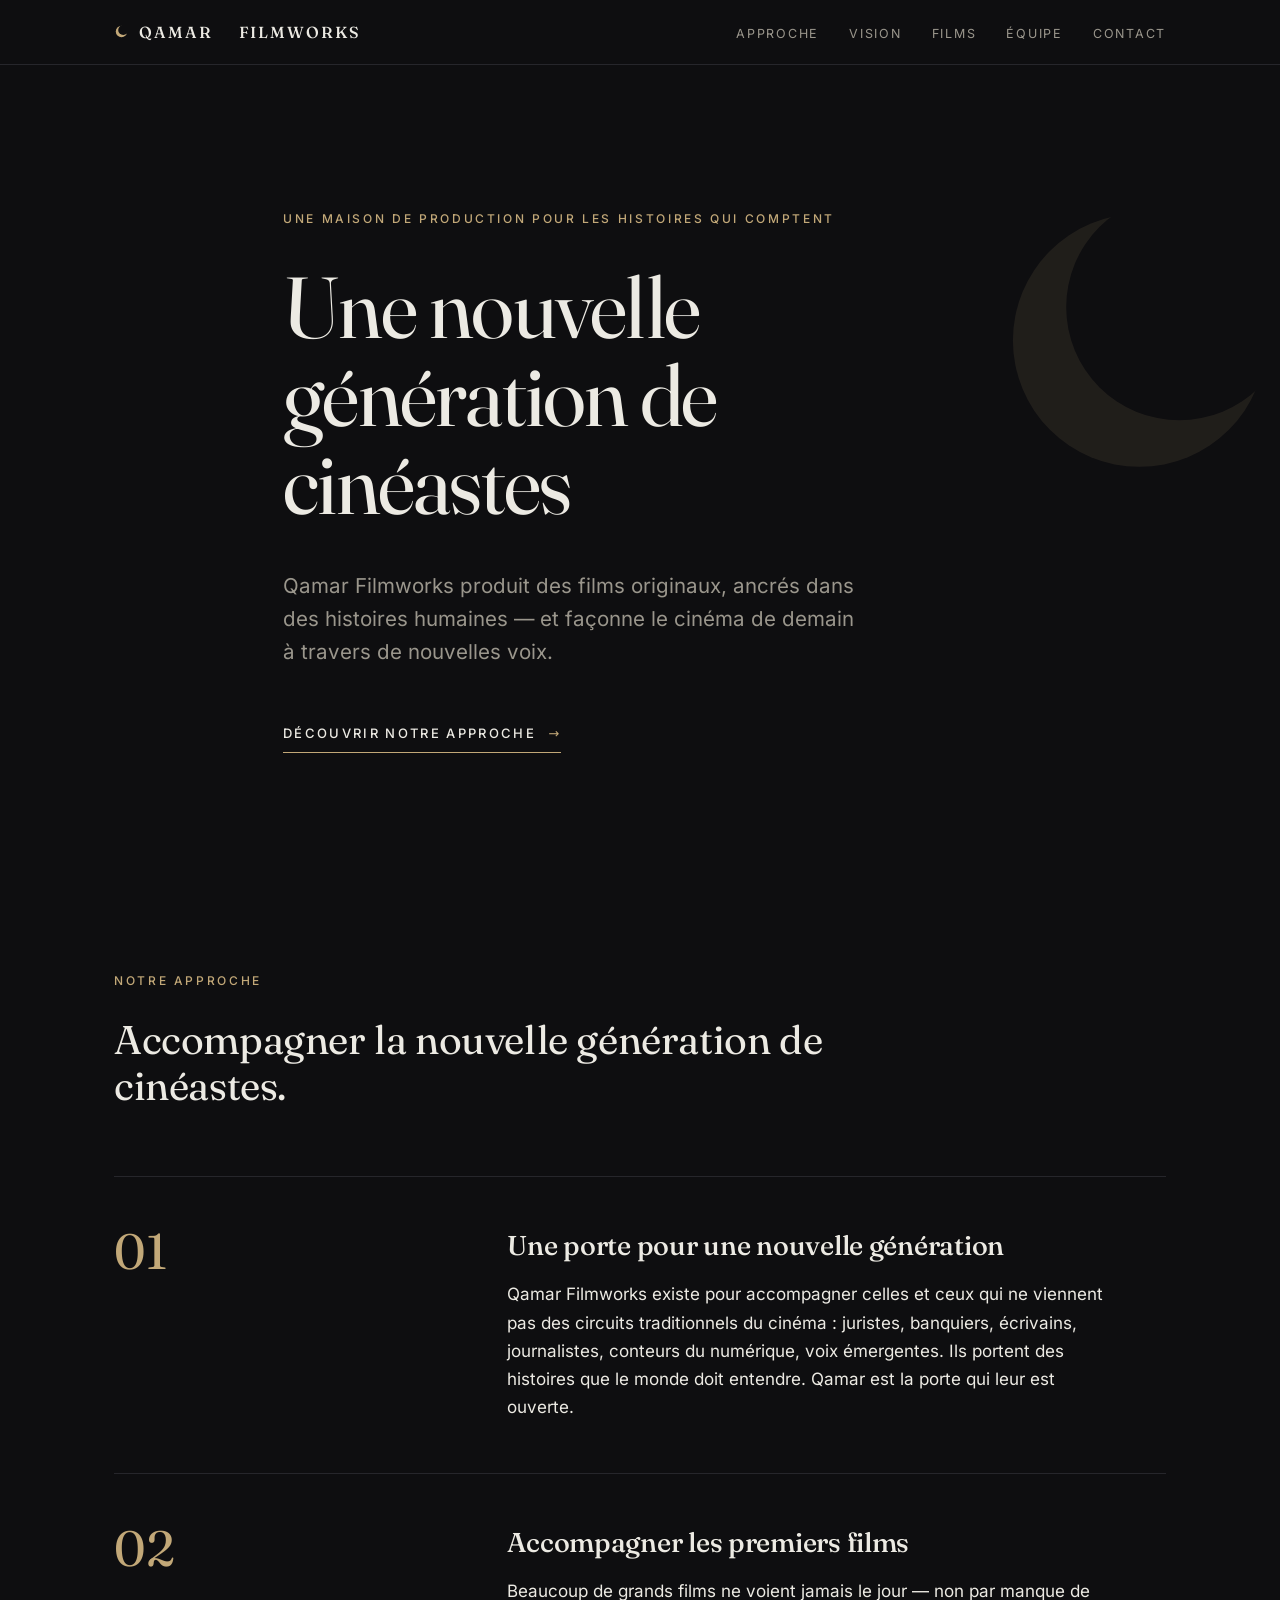
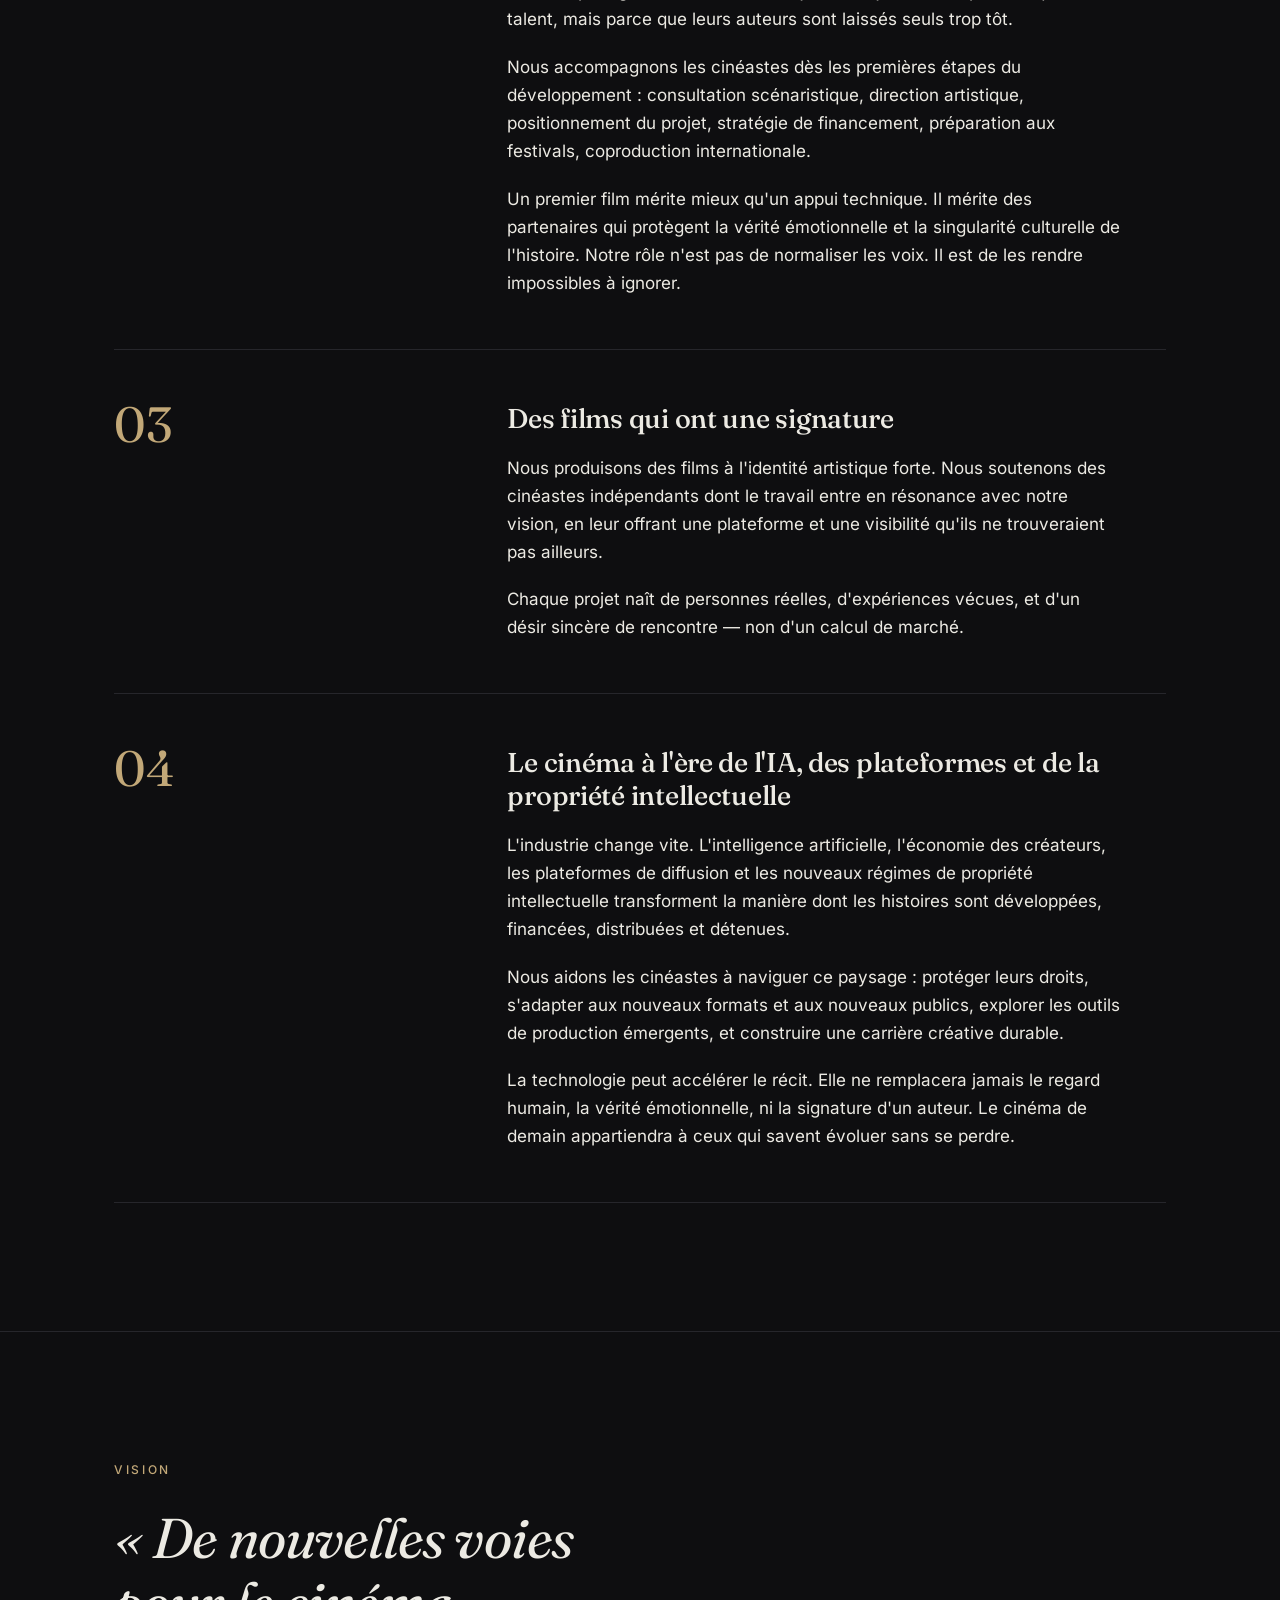
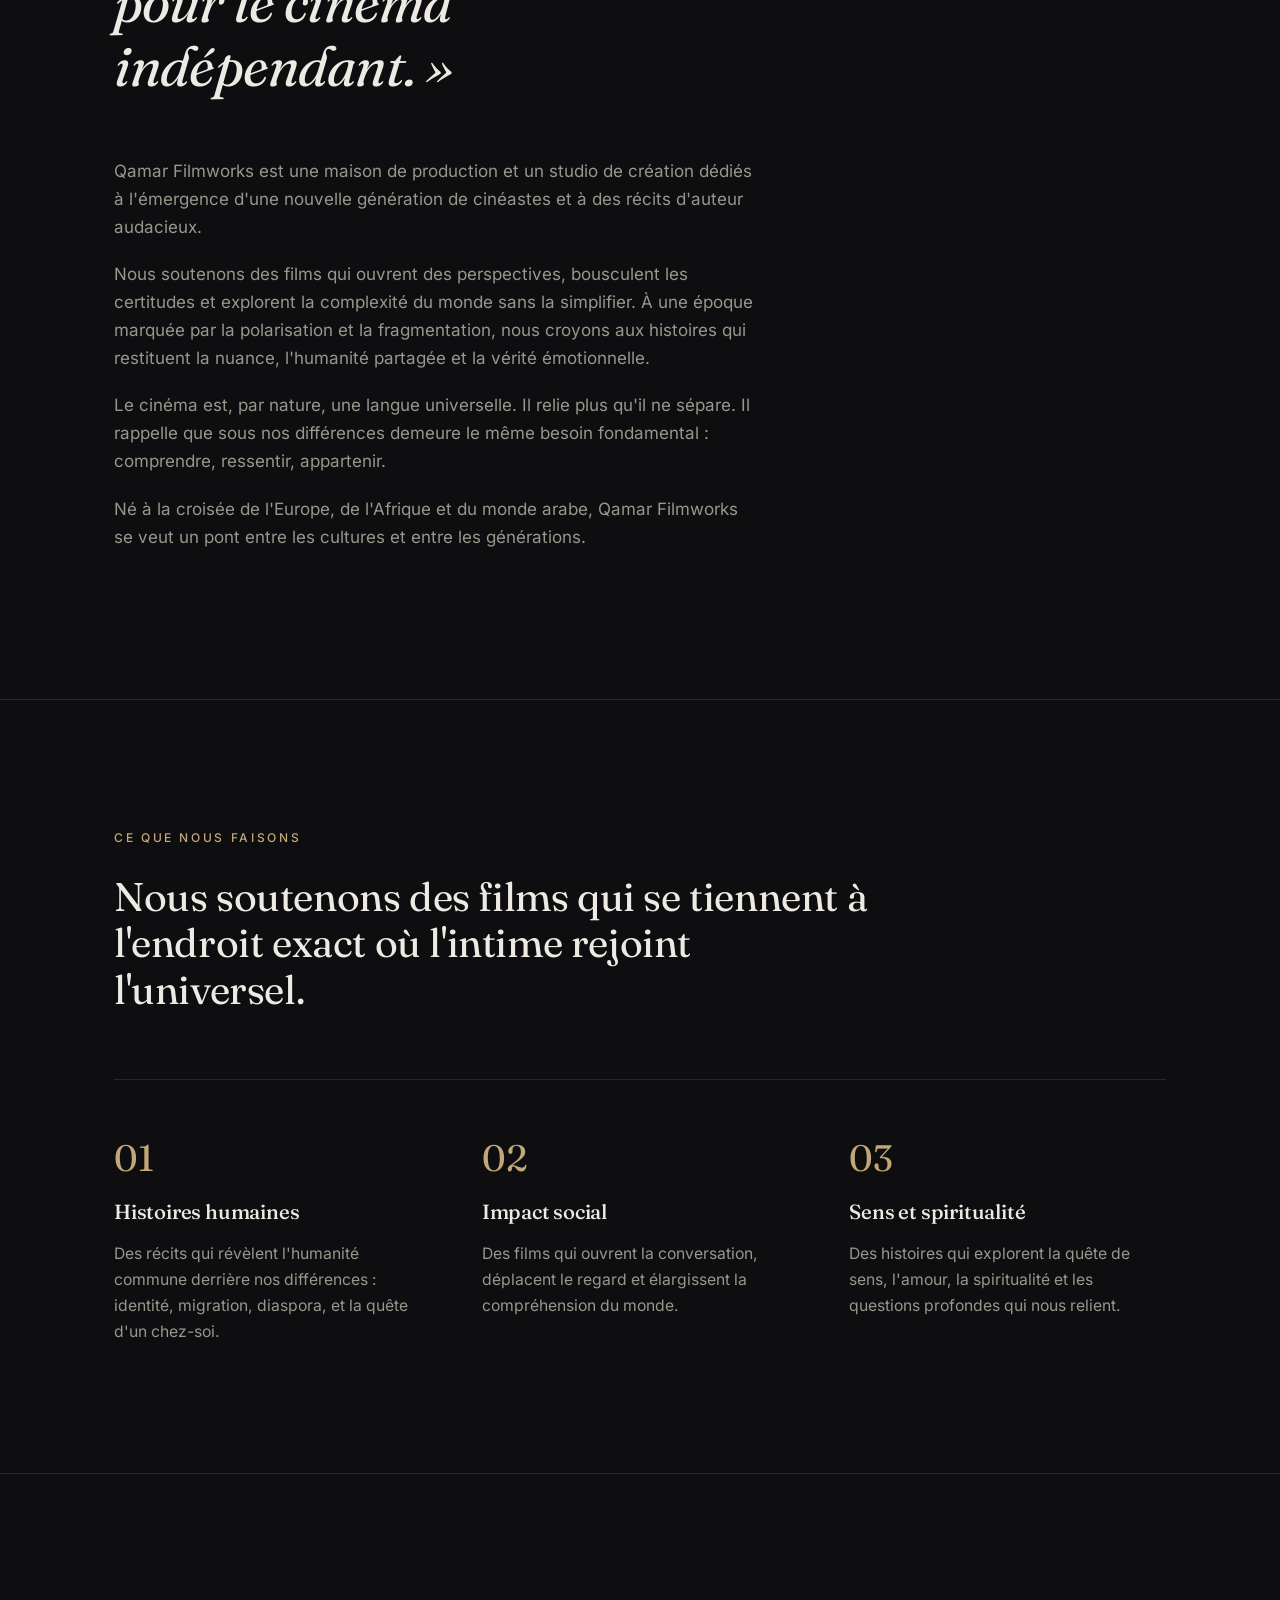
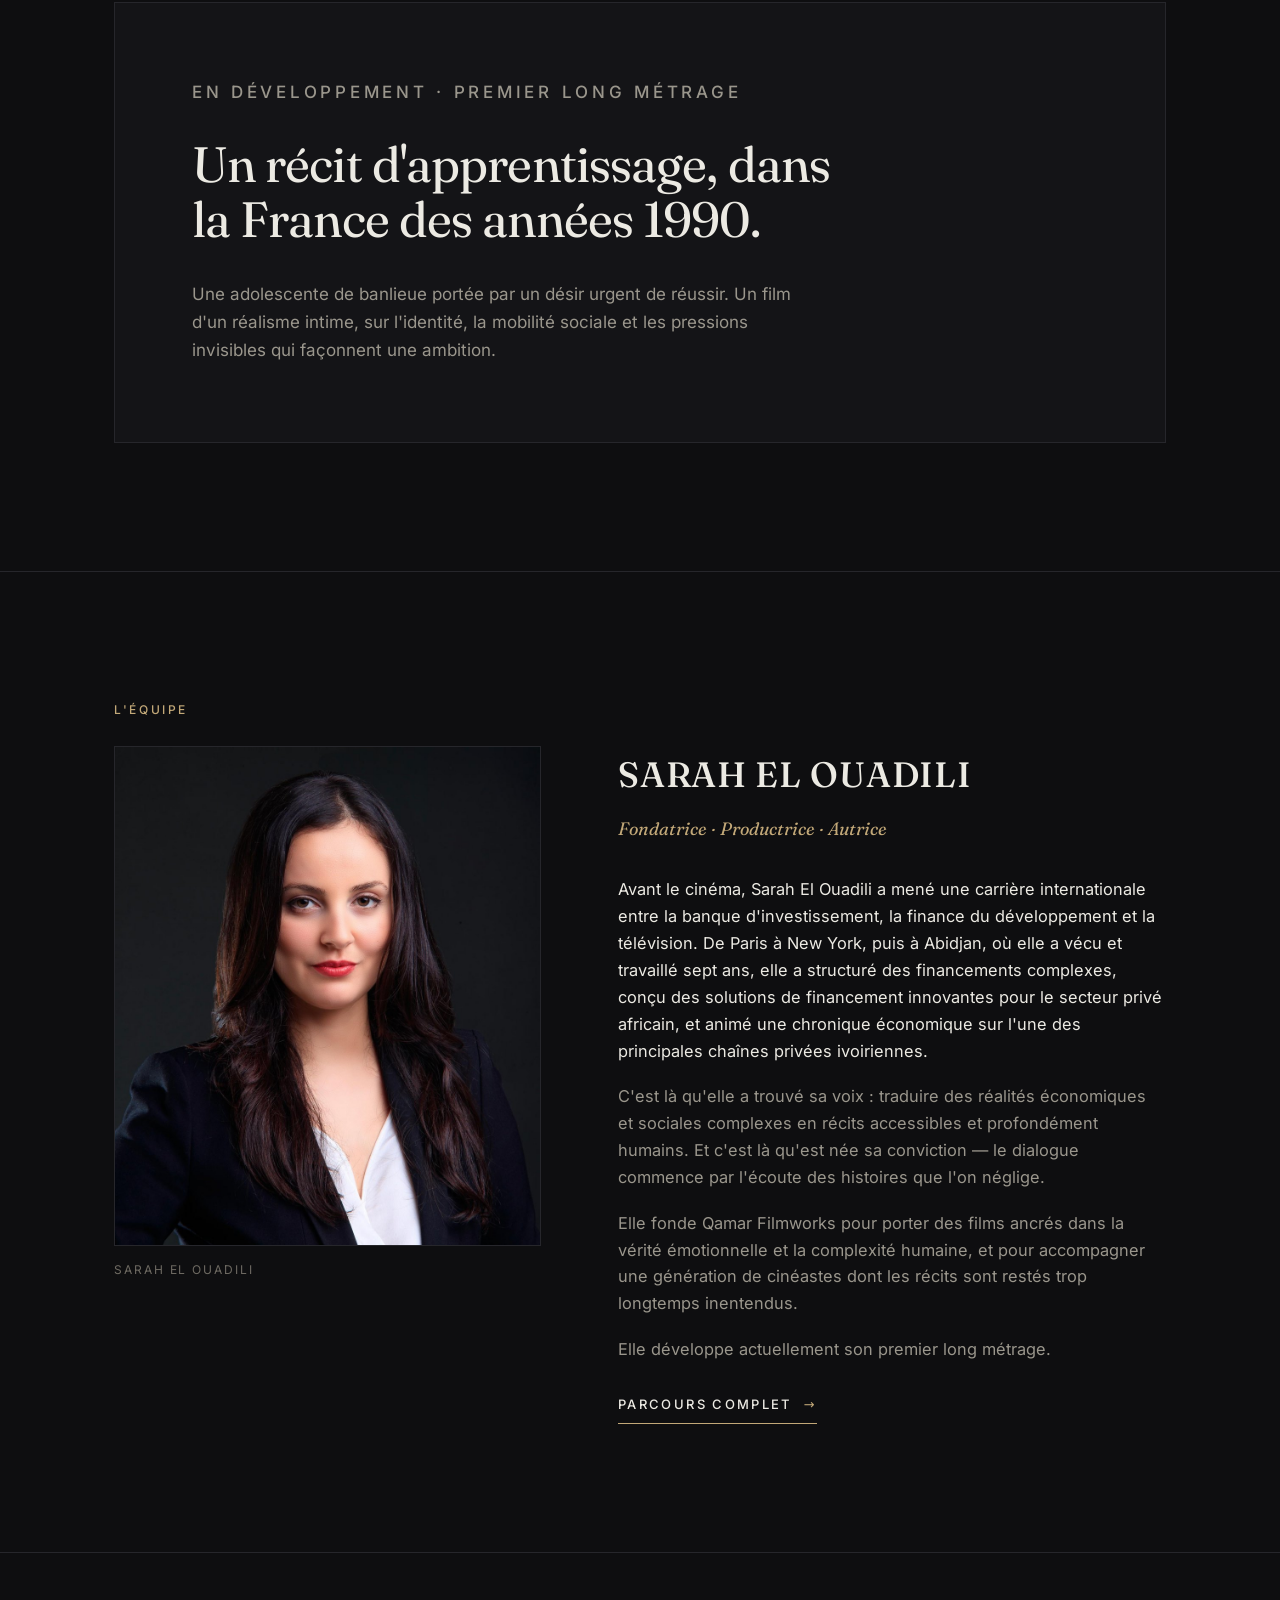
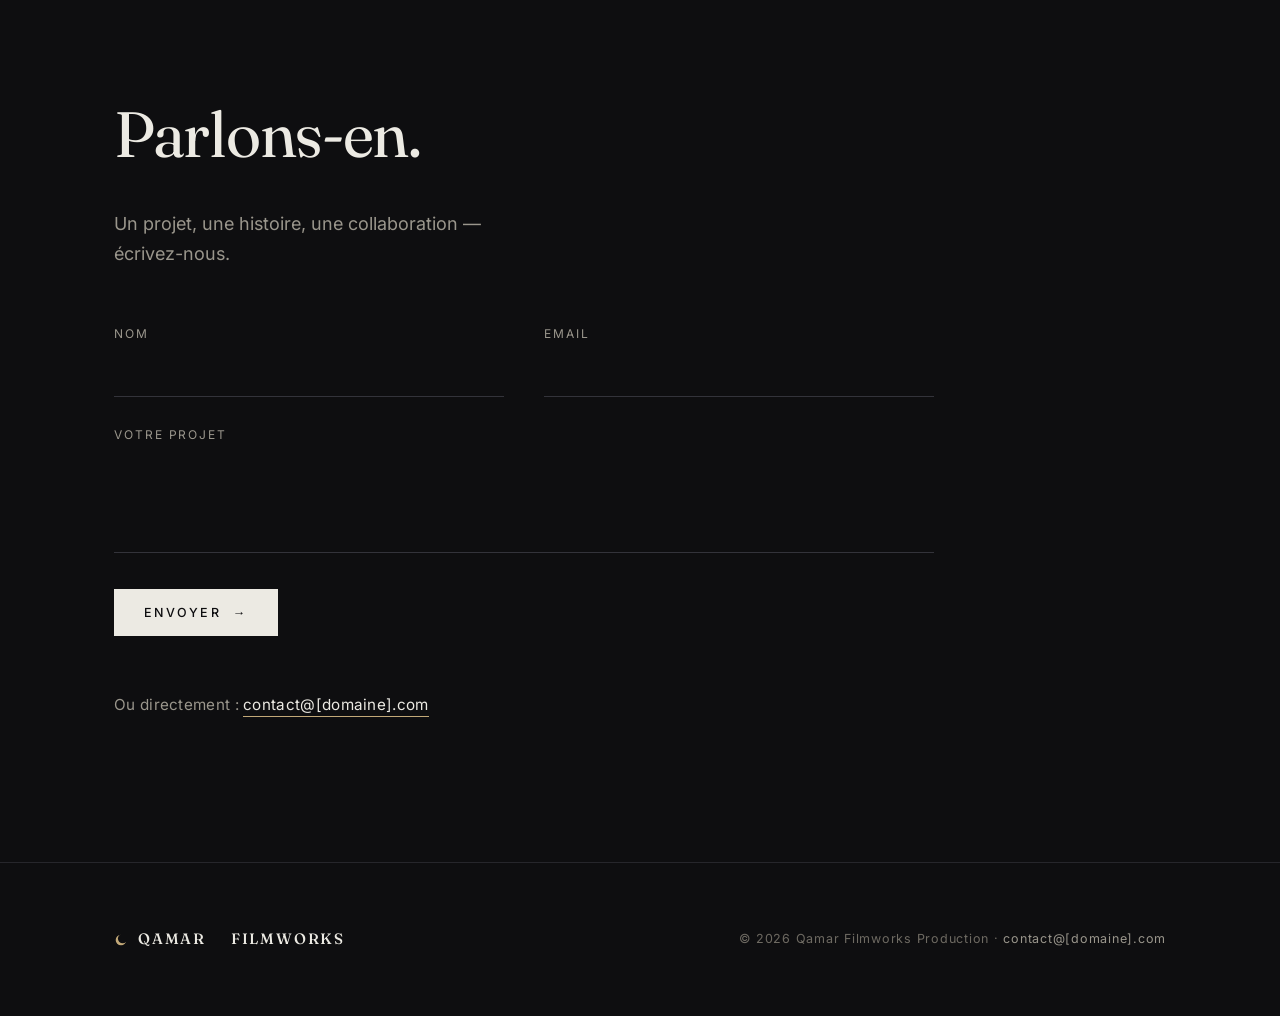
==== qamar-filmworks/mockup-dark.html @ 00cd5539 "Add Qamar Filmworks website design reference First website for Qamar Filmworks Production (Sarah El " ====
<!doctype html>
<html lang="fr">
<head>
<meta charset="utf-8">
<meta name="viewport" content="width=device-width, initial-scale=1">
<meta name="color-scheme" content="dark">
<title>Qamar Filmworks Production</title>
<style>
@font-face{font-family:'Fraunces';font-style:italic;font-weight:400;font-display:swap;src:url([data-uri]) format('woff2');unicode-range:U+0100-02BA, U+02BD-02C5, U+02C7-02CC, U+02CE-02D7, U+02DD-02FF, U+0304, U+0308, U+0329, U+1D00-1DBF, U+1E00-1E9F, U+1EF2-1EFF, U+2020, U+20A0-20AB, U+20AD-20C0, U+2113, U+2C60-2C7F, U+A720-A7FF;}
@font-face{font-family:'Fraunces';font-style:italic;font-weight:400;font-display:swap;src:url([data-uri]) format('woff2');unicode-range:U+0000-00FF, U+0131, U+0152-0153, U+02BB-02BC, U+02C6, U+02DA, U+02DC, U+0304, U+0308, U+0329, U+2000-206F, U+20AC, U+2122, U+2191, U+2193, U+2212, U+2215, U+FEFF, U+FFFD;}
@font-face{font-family:'Fraunces';font-style:normal;font-weight:400;font-display:swap;src:url([data-uri]) format('woff2');unicode-range:U+0100-02BA, U+02BD-02C5, U+02C7-02CC, U+02CE-02D7, U+02DD-02FF, U+0304, U+0308, U+0329, U+1D00-1DBF, U+1E00-1E9F, U+1EF2-1EFF, U+2020, U+20A0-20AB, U+20AD-20C0, U+2113, U+2C60-2C7F, U+A720-A7FF;}
@font-face{font-family:'Fraunces';font-style:normal;font-weight:400;font-display:swap;src:url([data-uri]) format('woff2');unicode-range:U+0000-00FF, U+0131, U+0152-0153, U+02BB-02BC, U+02C6, U+02DA, U+02DC, U+0304, U+0308, U+0329, U+2000-206F, U+20AC, U+2122, U+2191, U+2193, U+2212, U+2215, U+FEFF, U+FFFD;}
@font-face{font-family:'Fraunces';font-style:normal;font-weight:500;font-display:swap;src:url([data-uri]) format('woff2');unicode-range:U+0100-02BA, U+02BD-02C5, U+02C7-02CC, U+02CE-02D7, U+02DD-02FF, U+0304, U+0308, U+0329, U+1D00-1DBF, U+1E00-1E9F, U+1EF2-1EFF, U+2020, U+20A0-20AB, U+20AD-20C0, U+2113, U+2C60-2C7F, U+A720-A7FF;}
@font-face{font-family:'Fraunces';font-style:normal;font-weight:500;font-display:swap;src:url([data-uri]) format('woff2');unicode-range:U+0000-00FF, U+0131, U+0152-0153, U+02BB-02BC, U+02C6, U+02DA, U+02DC, U+0304, U+0308, U+0329, U+2000-206F, U+20AC, U+2122, U+2191, U+2193, U+2212, U+2215, U+FEFF, U+FFFD;}
@font-face{font-family:'Inter';font-style:normal;font-weight:400;font-display:swap;src:url([data-uri]) format('woff2');unicode-range:U+0100-02BA, U+02BD-02C5, U+02C7-02CC, U+02CE-02D7, U+02DD-02FF, U+0304, U+0308, U+0329, U+1D00-1DBF, U+1E00-1E9F, U+1EF2-1EFF, U+2020, U+20A0-20AB, U+20AD-20C0, U+2113, U+2C60-2C7F, U+A720-A7FF;}
@font-face{font-family:'Inter';font-style:normal;font-weight:400;font-display:swap;src:url([data-uri]) format('woff2');unicode-range:U+0000-00FF, U+0131, U+0152-0153, U+02BB-02BC, U+02C6, U+02DA, U+02DC, U+0304, U+0308, U+0329, U+2000-206F, U+20AC, U+2122, U+2191, U+2193, U+2212, U+2215, U+FEFF, U+FFFD;}
@font-face{font-family:'Inter';font-style:normal;font-weight:500;font-display:swap;src:url([data-uri]) format('woff2');unicode-range:U+0100-02BA, U+02BD-02C5, U+02C7-02CC, U+02CE-02D7, U+02DD-02FF, U+0304, U+0308, U+0329, U+1D00-1DBF, U+1E00-1E9F, U+1EF2-1EFF, U+2020, U+20A0-20AB, U+20AD-20C0, U+2113, U+2C60-2C7F, U+A720-A7FF;}
@font-face{font-family:'Inter';font-style:normal;font-weight:500;font-display:swap;src:url([data-uri]) format('woff2');unicode-range:U+0000-00FF, U+0131, U+0152-0153, U+02BB-02BC, U+02C6, U+02DA, U+02DC, U+0304, U+0308, U+0329, U+2000-206F, U+20AC, U+2122, U+2191, U+2193, U+2212, U+2215, U+FEFF, U+FFFD;}

:root{
  --ground:#0E0E10; --raised:#141417; --ink:#ECEAE3;
  --muted:#9A968C; --faint:#6E6A62; --hair:#26262B;
  --accent:#C2A878; --field:#17171B; --fieldline:#33333A;
}
*{box-sizing:border-box;}
html{scroll-behavior:smooth; scroll-padding-top:78px; -webkit-text-size-adjust:100%;}
body{
  margin:0; background:var(--ground); color:var(--ink);
  font-family:'Inter',system-ui,-apple-system,Segoe UI,Roboto,sans-serif;
  font-size:17px; line-height:1.65; font-weight:400;
  -webkit-font-smoothing:antialiased; -moz-osx-font-smoothing:grayscale;
  overflow-x:hidden;
}
img{max-width:100%; display:block;}
a{color:inherit;}
.serif{font-family:'Fraunces',Georgia,'Times New Roman',serif; font-optical-sizing:auto;}

/* layout */
.wrap{max-width:1180px; margin:0 auto; padding:0 clamp(22px,5vw,64px);}
.col{max-width:660px;}
section{padding:clamp(64px,10vw,132px) 0;}
.rule{height:1px; background:var(--hair); border:0; margin:0;}
.eyebrow{
  font-size:12px; letter-spacing:.22em; text-transform:uppercase;
  color:var(--accent); font-weight:500; margin:0 0 26px;
}
.eyebrow.mut{color:var(--muted);}
p{margin:0 0 1.15em; color:var(--ink);}
.lede{color:var(--muted);}
.muted{color:var(--muted);}

/* nav */
.nav{position:sticky; top:0; z-index:50; background:var(--ground);
  border-bottom:1px solid var(--hair);}
.nav-inner{display:flex; align-items:center; justify-content:space-between;
  height:64px; gap:20px;}
.nav-inner nav{flex:0 1 auto; min-width:0;}
.brand{flex:0 0 auto; display:inline-flex; align-items:center; gap:10px; text-decoration:none;
  font-family:'Fraunces',serif; font-weight:500; font-size:16px;
  letter-spacing:.12em; text-transform:uppercase; color:var(--ink); white-space:nowrap;}
.brand .cres{flex:0 0 auto;}
.nav ul{display:flex; align-items:center; gap:clamp(14px,2.4vw,30px);
  list-style:none; margin:0; padding:0; max-width:100%;
  overflow-x:auto; scrollbar-width:none; -webkit-overflow-scrolling:touch;}
.nav ul::-webkit-scrollbar{display:none;}
.nav a.link{text-decoration:none; color:var(--muted); font-size:12.5px;
  letter-spacing:.14em; text-transform:uppercase; white-space:nowrap;
  padding:6px 0; transition:color .25s;}
.nav a.link:hover{color:var(--ink);}

/* hero */
.hero{position:relative; min-height:min(88vh,760px); display:flex; align-items:center;
  padding:clamp(90px,16vh,150px) 0 clamp(64px,10vh,110px); overflow:hidden;}
.hero .cres-big{position:absolute; right:clamp(-60px,-2vw,-20px); top:14%;
  width:clamp(160px,26vw,340px); height:auto; opacity:.10; pointer-events:none;}
.hero-inner{position:relative; max-width:880px;}
.hero .eyebrow{margin-bottom:34px;}
.h1{font-weight:400; font-size:clamp(2.7rem,7.2vw,5.4rem); line-height:1.02;
  letter-spacing:-.02em; margin:0 0 .5em; max-width:14ch;}
.hero .sub{font-size:clamp(1.05rem,1.6vw,1.28rem); color:var(--muted);
  max-width:44ch; margin:0 0 2.4em; line-height:1.6;}
.cta{display:inline-flex; align-items:center; gap:12px; text-decoration:none;
  font-size:13px; letter-spacing:.18em; text-transform:uppercase; font-weight:500;
  color:var(--ink); padding-bottom:8px; border-bottom:1px solid var(--accent);
  transition:gap .25s;}
.cta:hover{gap:20px;}
.cta .arw{color:var(--accent);}

/* section head */
.shead{margin-bottom:clamp(40px,6vw,66px); max-width:760px;}
.shead .chapo{font-family:'Fraunces',serif; font-weight:400;
  font-size:clamp(1.55rem,3.4vw,2.5rem); line-height:1.16; letter-spacing:-.01em;
  margin:0; color:var(--ink);}

/* numbered blocks */
.blocks{display:grid; gap:0;}
.block{display:grid; grid-template-columns:minmax(72px,0.5fr) 1fr;
  gap:clamp(20px,5vw,68px); padding:clamp(34px,5vw,52px) 0;
  border-top:1px solid var(--hair);}
.block:last-child{border-bottom:1px solid var(--hair);}
.block .num{font-family:'Fraunces',serif; font-weight:400; color:var(--accent);
  font-size:clamp(2rem,4.5vw,3.1rem); line-height:.9; letter-spacing:-.01em;}
.block h3{font-family:'Fraunces',serif; font-weight:500;
  font-size:clamp(1.3rem,2.4vw,1.7rem); line-height:1.2; letter-spacing:-.01em;
  margin:0 0 .7em; color:var(--ink);}
.block p:last-child{margin-bottom:0;}
.block .body{max-width:56ch;}

/* trio (ce que nous faisons) */
.trio{display:grid; grid-template-columns:repeat(3,1fr); gap:clamp(28px,4vw,52px);
  border-top:1px solid var(--hair); padding-top:clamp(40px,5vw,60px);}
.trio .cell .num{font-family:'Fraunces',serif; color:var(--accent);
  font-size:clamp(1.7rem,3vw,2.3rem); line-height:1; margin-bottom:18px; display:block;}
.trio .cell h3{font-family:'Fraunces',serif; font-weight:500; font-size:1.28rem;
  letter-spacing:-.01em; margin:0 0 .6em;}
.trio .cell p{color:var(--muted); font-size:.98rem; margin:0;}

/* vision */
.vision{background:var(--ground);}
.exergue{font-family:'Fraunces',serif; font-style:italic; font-weight:400;
  font-size:clamp(1.9rem,5vw,3.5rem); line-height:1.14; letter-spacing:-.015em;
  margin:0 0 clamp(36px,5vw,60px); max-width:16ch; color:var(--ink);}
.vision .body{max-width:640px; font-size:1.06rem;}
.vision .body p{color:var(--muted);}

/* film / en developpement */
.film{border:1px solid var(--hair); padding:clamp(38px,6vw,80px);
  background:var(--raised);}
.film .eyebrow{margin-bottom:30px;}
.film h2{font-family:'Fraunces',serif; font-weight:400;
  font-size:clamp(1.9rem,4.4vw,3.1rem); line-height:1.1; letter-spacing:-.018em;
  margin:0 0 .7em; max-width:20ch;}
.film p{color:var(--muted); max-width:56ch; font-size:1.06rem; margin:0;}

/* team */
.team{display:grid; grid-template-columns:0.78fr 1fr; gap:clamp(34px,6vw,80px);
  align-items:start;}
.team .portrait{width:100%; height:auto; background:var(--raised);
  border:1px solid var(--hair);}
.team .pcap{font-size:12px; letter-spacing:.16em; text-transform:uppercase;
  color:var(--faint); margin-top:14px;}
.team h2{font-family:'Fraunces',serif; font-weight:500; font-size:clamp(1.7rem,3vw,2.2rem);
  letter-spacing:.02em; text-transform:uppercase; margin:0 0 .3em;}
.team .role{font-family:'Fraunces',serif; font-style:italic; color:var(--accent);
  font-size:1.12rem; margin:0 0 1.8em;}
.team .bio p{color:var(--muted); font-size:1.02rem;}
.team .bio p:first-child{color:var(--ink);}

/* contact */
.contact{text-align:left;}
.contact h2{font-family:'Fraunces',serif; font-weight:400;
  font-size:clamp(2.4rem,6vw,4rem); letter-spacing:-.02em; margin:0 0 .35em;}
.contact .intro{color:var(--muted); font-size:1.12rem; max-width:40ch; margin:0 0 clamp(40px,5vw,56px);}
.form{display:grid; grid-template-columns:1fr 1fr; gap:28px 40px; max-width:820px;}
.field{display:flex; flex-direction:column;}
.field.full{grid-column:1 / -1;}
.field label{font-size:12px; letter-spacing:.16em; text-transform:uppercase;
  color:var(--muted); margin-bottom:12px;}
.field input,.field textarea{background:transparent; border:0;
  border-bottom:1px solid var(--fieldline); color:var(--ink);
  font-family:inherit; font-size:1rem; padding:10px 0; resize:none;}
.field input:focus,.field textarea:focus{outline:none; border-color:var(--accent);}
.field textarea{min-height:96px;}
.submit{grid-column:1 / -1; justify-self:start; margin-top:8px;}
.btn{display:inline-flex; align-items:center; gap:12px; cursor:pointer;
  background:var(--ink); color:var(--ground); border:0;
  font-family:'Inter',sans-serif; font-size:12.5px; letter-spacing:.18em;
  text-transform:uppercase; font-weight:500; padding:16px 30px;}
.contact .mailrow{margin-top:clamp(40px,5vw,56px); font-size:.95rem; color:var(--muted);
  letter-spacing:.02em;}
.contact .mailrow a{color:var(--ink); text-decoration:none; border-bottom:1px solid var(--accent); padding-bottom:2px;}

/* footer */
.foot{border-top:1px solid var(--hair); padding:clamp(44px,6vw,64px) 0;}
.foot-inner{display:flex; flex-wrap:wrap; gap:24px 40px; align-items:center;
  justify-content:space-between;}
.foot .brand{font-size:15px;}
.foot .meta{font-size:12.5px; letter-spacing:.06em; color:var(--faint);}
.foot .meta a{color:var(--muted); text-decoration:none;}

/* reveal (progressive, JS-only) */
.js .reveal{opacity:0; transform:translateY(16px); transition:opacity .8s ease,transform .8s ease;}
.js .reveal.in{opacity:1; transform:none;}

/* responsive */
@media (max-width:820px){
  body{font-size:16px;}
  .team{grid-template-columns:1fr; gap:34px;}
  .team .portrait{max-width:420px;}
  .trio{grid-template-columns:1fr; gap:34px;}
  .form{grid-template-columns:1fr;}
}
@media (max-width:620px){
  .block{grid-template-columns:1fr; gap:14px;}
  .block .num{font-size:2rem;}
  .nav .brand span.long{display:none;}
  .hero .cres-big{opacity:.08;}
}

</style>
</head>
<body>

<a id="top"></a>
<header class="nav"><div class="wrap nav-inner">
  <a class="brand" href="#top"><svg class="cres" width="15" height="15" viewBox="0 0 100 100" aria-hidden="true" focusable="false"><defs><mask id="cbrand"><rect width="100" height="100" fill="#fff"/><circle cx="62" cy="40" r="34" fill="#000"/></mask></defs><circle cx="50" cy="50" r="38" fill="var(--accent)" mask="url(#cbrand)"/></svg><span>Qamar</span>&nbsp;<span class="long">Filmworks</span></a>
  <nav><ul><li><a class="link" href="#approche">Approche</a></li><li><a class="link" href="#vision">Vision</a></li><li><a class="link" href="#films">Films</a></li><li><a class="link" href="#equipe">Équipe</a></li><li><a class="link" href="#contact">Contact</a></li></ul></nav>
</div></header>

<!-- HERO -->
<section class="hero" id="hero">
  <svg class="cres cres-big" width="340" height="340" viewBox="0 0 100 100" aria-hidden="true" focusable="false"><defs><mask id="chero"><rect width="100" height="100" fill="#fff"/><circle cx="62" cy="40" r="34" fill="#000"/></mask></defs><circle cx="50" cy="50" r="38" fill="var(--accent)" mask="url(#chero)"/></svg>
  <div class="wrap hero-inner reveal">
    <p class="eyebrow">Une maison de production pour les histoires qui comptent</p>
    <h1 class="h1 serif">Une nouvelle génération de cinéastes</h1>
    <p class="sub">Qamar Filmworks produit des films originaux, ancrés dans des histoires humaines — et façonne le cinéma de demain à travers de nouvelles voix.</p>
    <a class="cta" href="#approche">Découvrir notre approche <span class="arw">→</span></a>
  </div>
</section>

<!-- NOTRE APPROCHE -->
<section id="approche"><div class="wrap">
  <div class="shead reveal">
    <p class="eyebrow">Notre approche</p>
    <p class="chapo serif">Accompagner la nouvelle génération de cinéastes.</p>
  </div>
  <div class="blocks">
    <div class="block reveal">
      <div class="num serif">01</div>
      <div class="body">
        <h3>Une porte pour une nouvelle génération</h3>
        <p>Qamar Filmworks existe pour accompagner celles et ceux qui ne viennent pas des circuits traditionnels du cinéma : juristes, banquiers, écrivains, journalistes, conteurs du numérique, voix émergentes. Ils portent des histoires que le monde doit entendre. Qamar est la porte qui leur est ouverte.</p>
      </div>
    </div>
    <div class="block reveal">
      <div class="num serif">02</div>
      <div class="body">
        <h3>Accompagner les premiers films</h3>
        <p>Beaucoup de grands films ne voient jamais le jour — non par manque de talent, mais parce que leurs auteurs sont laissés seuls trop tôt.</p>
        <p>Nous accompagnons les cinéastes dès les premières étapes du développement : consultation scénaristique, direction artistique, positionnement du projet, stratégie de financement, préparation aux festivals, coproduction internationale.</p>
        <p>Un premier film mérite mieux qu'un appui technique. Il mérite des partenaires qui protègent la vérité émotionnelle et la singularité culturelle de l'histoire. Notre rôle n'est pas de normaliser les voix. Il est de les rendre impossibles à ignorer.</p>
      </div>
    </div>
    <div class="block reveal">
      <div class="num serif">03</div>
      <div class="body">
        <h3>Des films qui ont une signature</h3>
        <p>Nous produisons des films à l'identité artistique forte. Nous soutenons des cinéastes indépendants dont le travail entre en résonance avec notre vision, en leur offrant une plateforme et une visibilité qu'ils ne trouveraient pas ailleurs.</p>
        <p>Chaque projet naît de personnes réelles, d'expériences vécues, et d'un désir sincère de rencontre — non d'un calcul de marché.</p>
      </div>
    </div>
    <div class="block reveal">
      <div class="num serif">04</div>
      <div class="body">
        <h3>Le cinéma à l'ère de l'IA, des plateformes et de la propriété intellectuelle</h3>
        <p>L'industrie change vite. L'intelligence artificielle, l'économie des créateurs, les plateformes de diffusion et les nouveaux régimes de propriété intellectuelle transforment la manière dont les histoires sont développées, financées, distribuées et détenues.</p>
        <p>Nous aidons les cinéastes à naviguer ce paysage : protéger leurs droits, s'adapter aux nouveaux formats et aux nouveaux publics, explorer les outils de production émergents, et construire une carrière créative durable.</p>
        <p>La technologie peut accélérer le récit. Elle ne remplacera jamais le regard humain, la vérité émotionnelle, ni la signature d'un auteur. Le cinéma de demain appartiendra à ceux qui savent évoluer sans se perdre.</p>
      </div>
    </div>
  </div>
</div></section>

<hr class="rule">

<!-- VISION -->
<section id="vision" class="vision"><div class="wrap">
  <p class="eyebrow reveal">Vision</p>
  <blockquote class="exergue serif reveal">« De nouvelles voies pour le cinéma indépendant. »</blockquote>
  <div class="body reveal">
    <p>Qamar Filmworks est une maison de production et un studio de création dédiés à l'émergence d'une nouvelle génération de cinéastes et à des récits d'auteur audacieux.</p>
    <p>Nous soutenons des films qui ouvrent des perspectives, bousculent les certitudes et explorent la complexité du monde sans la simplifier. À une époque marquée par la polarisation et la fragmentation, nous croyons aux histoires qui restituent la nuance, l'humanité partagée et la vérité émotionnelle.</p>
    <p>Le cinéma est, par nature, une langue universelle. Il relie plus qu'il ne sépare. Il rappelle que sous nos différences demeure le même besoin fondamental : comprendre, ressentir, appartenir.</p>
    <p>Né à la croisée de l'Europe, de l'Afrique et du monde arabe, Qamar Filmworks se veut un pont entre les cultures et entre les générations.</p>
  </div>
</div></section>

<hr class="rule">

<!-- CE QUE NOUS FAISONS -->
<section id="faisons"><div class="wrap">
  <div class="shead reveal">
    <p class="eyebrow">Ce que nous faisons</p>
    <p class="chapo serif">Nous soutenons des films qui se tiennent à l'endroit exact où l'intime rejoint l'universel.</p>
  </div>
  <div class="trio">
    <div class="cell reveal"><span class="num serif">01</span><h3>Histoires humaines</h3><p>Des récits qui révèlent l'humanité commune derrière nos différences : identité, migration, diaspora, et la quête d'un chez-soi.</p></div>
    <div class="cell reveal"><span class="num serif">02</span><h3>Impact social</h3><p>Des films qui ouvrent la conversation, déplacent le regard et élargissent la compréhension du monde.</p></div>
    <div class="cell reveal"><span class="num serif">03</span><h3>Sens et spiritualité</h3><p>Des histoires qui explorent la quête de sens, l'amour, la spiritualité et les questions profondes qui nous relient.</p></div>
  </div>
</div></section>

<hr class="rule">

<!-- EN DEVELOPPEMENT -->
<section id="films"><div class="wrap">
  <div class="film reveal">
    <p class="eyebrow">En développement · Premier long métrage</p>
    <h2 class="serif">Un récit d'apprentissage, dans la France des années 1990.</h2>
    <p>Une adolescente de banlieue portée par un désir urgent de réussir. Un film d'un réalisme intime, sur l'identité, la mobilité sociale et les pressions invisibles qui façonnent une ambition.</p>
  </div>
</div></section>

<hr class="rule">

<!-- EQUIPE -->
<section id="equipe"><div class="wrap">
  <p class="eyebrow reveal">L'équipe</p>
  <div class="team">
    <div class="reveal">
      <img class="portrait" src="[data-uri]" alt="Portrait de Sarah El Ouadili" width="1000" height="1172">
      <p class="pcap">Sarah El Ouadili</p>
    </div>
    <div class="reveal">
      <h2 class="serif">Sarah El Ouadili</h2>
      <p class="role serif">Fondatrice · Productrice · Autrice</p>
      <div class="bio">
        <p>Avant le cinéma, Sarah El Ouadili a mené une carrière internationale entre la banque d'investissement, la finance du développement et la télévision. De Paris à New York, puis à Abidjan, où elle a vécu et travaillé sept ans, elle a structuré des financements complexes, conçu des solutions de financement innovantes pour le secteur privé africain, et animé une chronique économique sur l'une des principales chaînes privées ivoiriennes.</p>
        <p>C'est là qu'elle a trouvé sa voix : traduire des réalités économiques et sociales complexes en récits accessibles et profondément humains. Et c'est là qu'est née sa conviction — le dialogue commence par l'écoute des histoires que l'on néglige.</p>
        <p>Elle fonde Qamar Filmworks pour porter des films ancrés dans la vérité émotionnelle et la complexité humaine, et pour accompagner une génération de cinéastes dont les récits sont restés trop longtemps inentendus.</p>
        <p>Elle développe actuellement son premier long métrage.</p>
      </div>
      <a class="cta" href="#" style="margin-top:12px">Parcours complet <span class="arw">→</span></a>
    </div>
  </div>
</div></section>

<hr class="rule">

<!-- CONTACT -->
<section id="contact" class="contact"><div class="wrap">
  <div class="reveal" style="max-width:820px">
    <h2 class="serif">Parlons-en.</h2>
    <p class="intro">Un projet, une histoire, une collaboration — écrivez-nous.</p>
    <form class="form" onsubmit="return false">
      <div class="field"><label for="nom">Nom</label><input id="nom" type="text" autocomplete="name"></div>
      <div class="field"><label for="email">Email</label><input id="email" type="email" autocomplete="email"></div>
      <div class="field full"><label for="projet">Votre projet</label><textarea id="projet"></textarea></div>
      <div class="submit"><button class="btn" type="submit">Envoyer <span class="arw">→</span></button></div>
    </form>
    <p class="mailrow">Ou directement : <a href="mailto:contact@[domaine].com">contact@[domaine].com</a></p>
  </div>
</div></section>

<footer class="foot"><div class="wrap foot-inner">
  <a class="brand" href="#top"><svg class="cres" width="14" height="14" viewBox="0 0 100 100" aria-hidden="true" focusable="false"><defs><mask id="cfoot"><rect width="100" height="100" fill="#fff"/><circle cx="62" cy="40" r="34" fill="#000"/></mask></defs><circle cx="50" cy="50" r="38" fill="var(--accent)" mask="url(#cfoot)"/></svg><span>Qamar</span>&nbsp;<span class="long">Filmworks</span></a>
  <div class="meta">© 2026 Qamar Filmworks Production · <a href="mailto:contact@[domaine].com">contact@[domaine].com</a></div>
</div></footer>

<script>
document.documentElement.classList.add('js');
addEventListener('DOMContentLoaded',function(){
  var els=document.querySelectorAll('.reveal');
  if(!('IntersectionObserver'in window)){els.forEach(function(e){e.classList.add('in')});return;}
  var io=new IntersectionObserver(function(en){en.forEach(function(x){if(x.isIntersecting){x.target.classList.add('in');io.unobserve(x.target);}})},{threshold:.12,rootMargin:'0px 0px -8% 0px'});
  els.forEach(function(e){io.observe(e)});
});
</script>
</body>
</html>
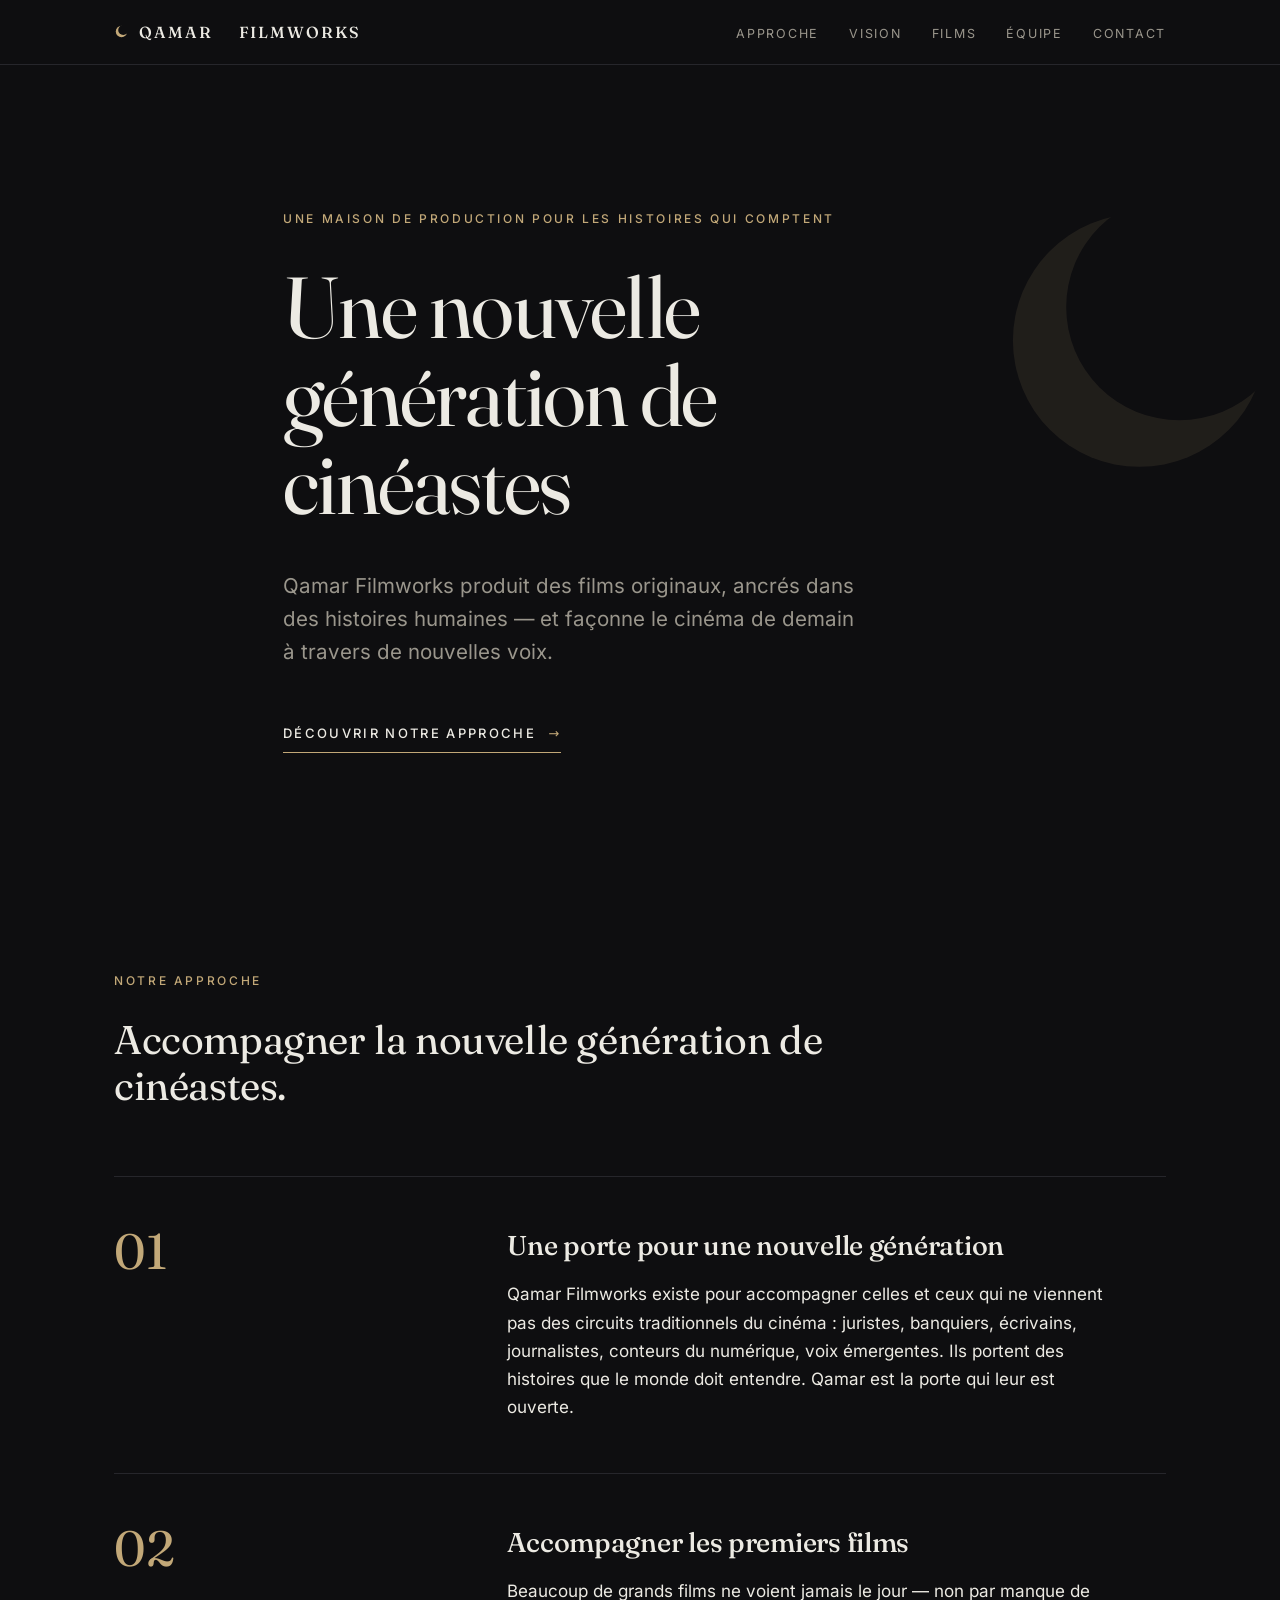
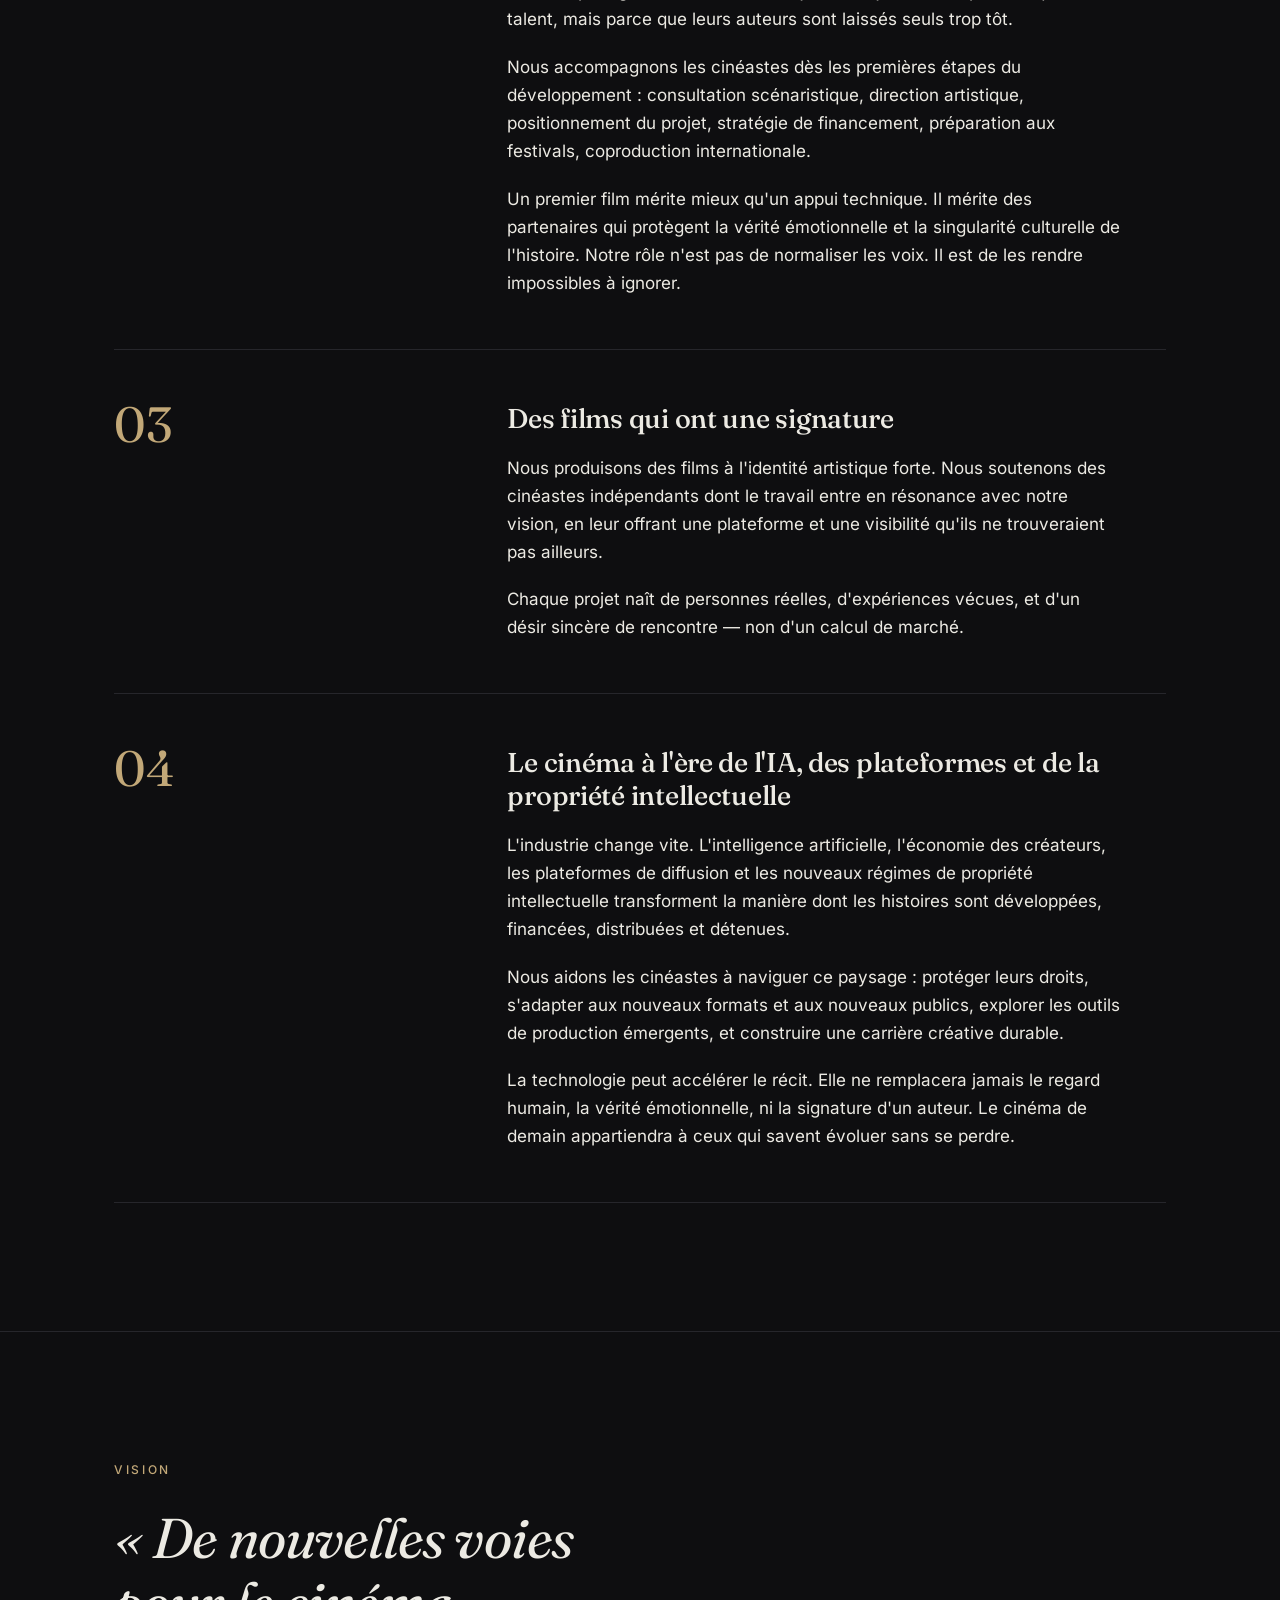
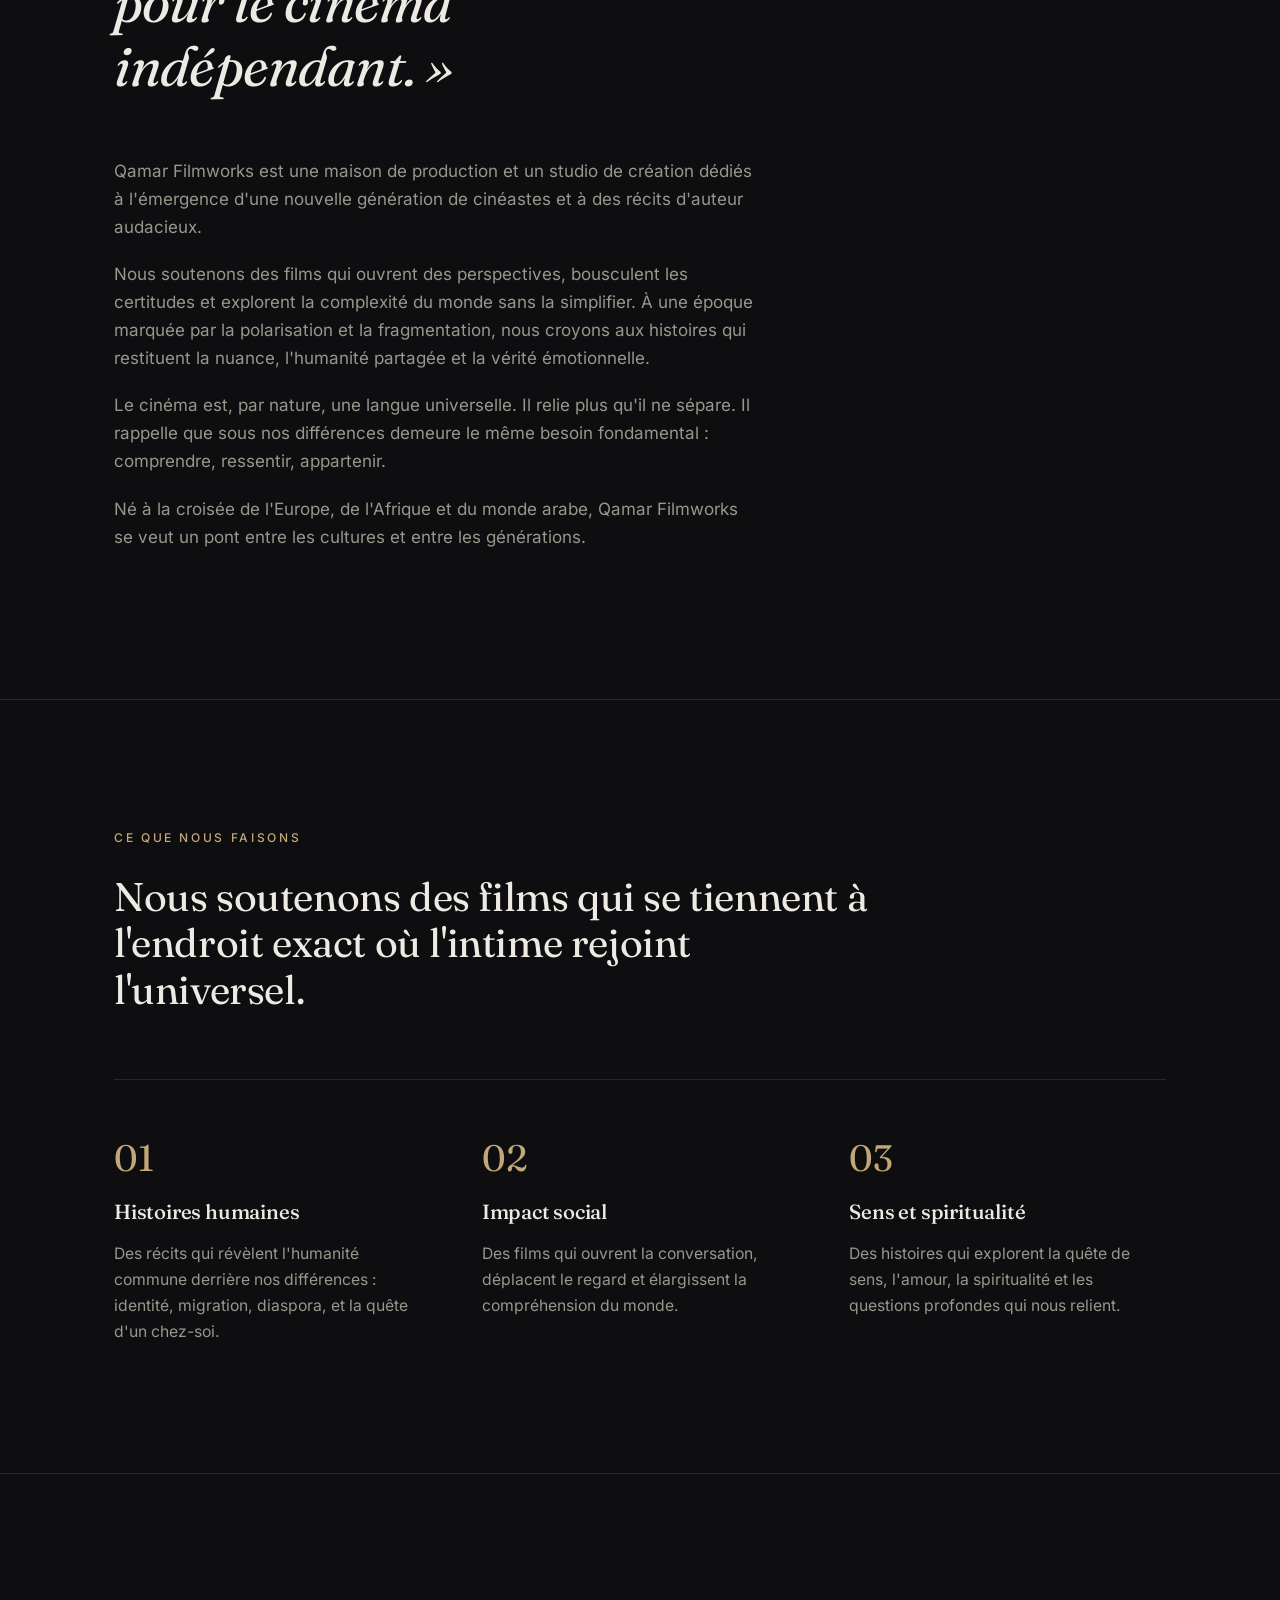
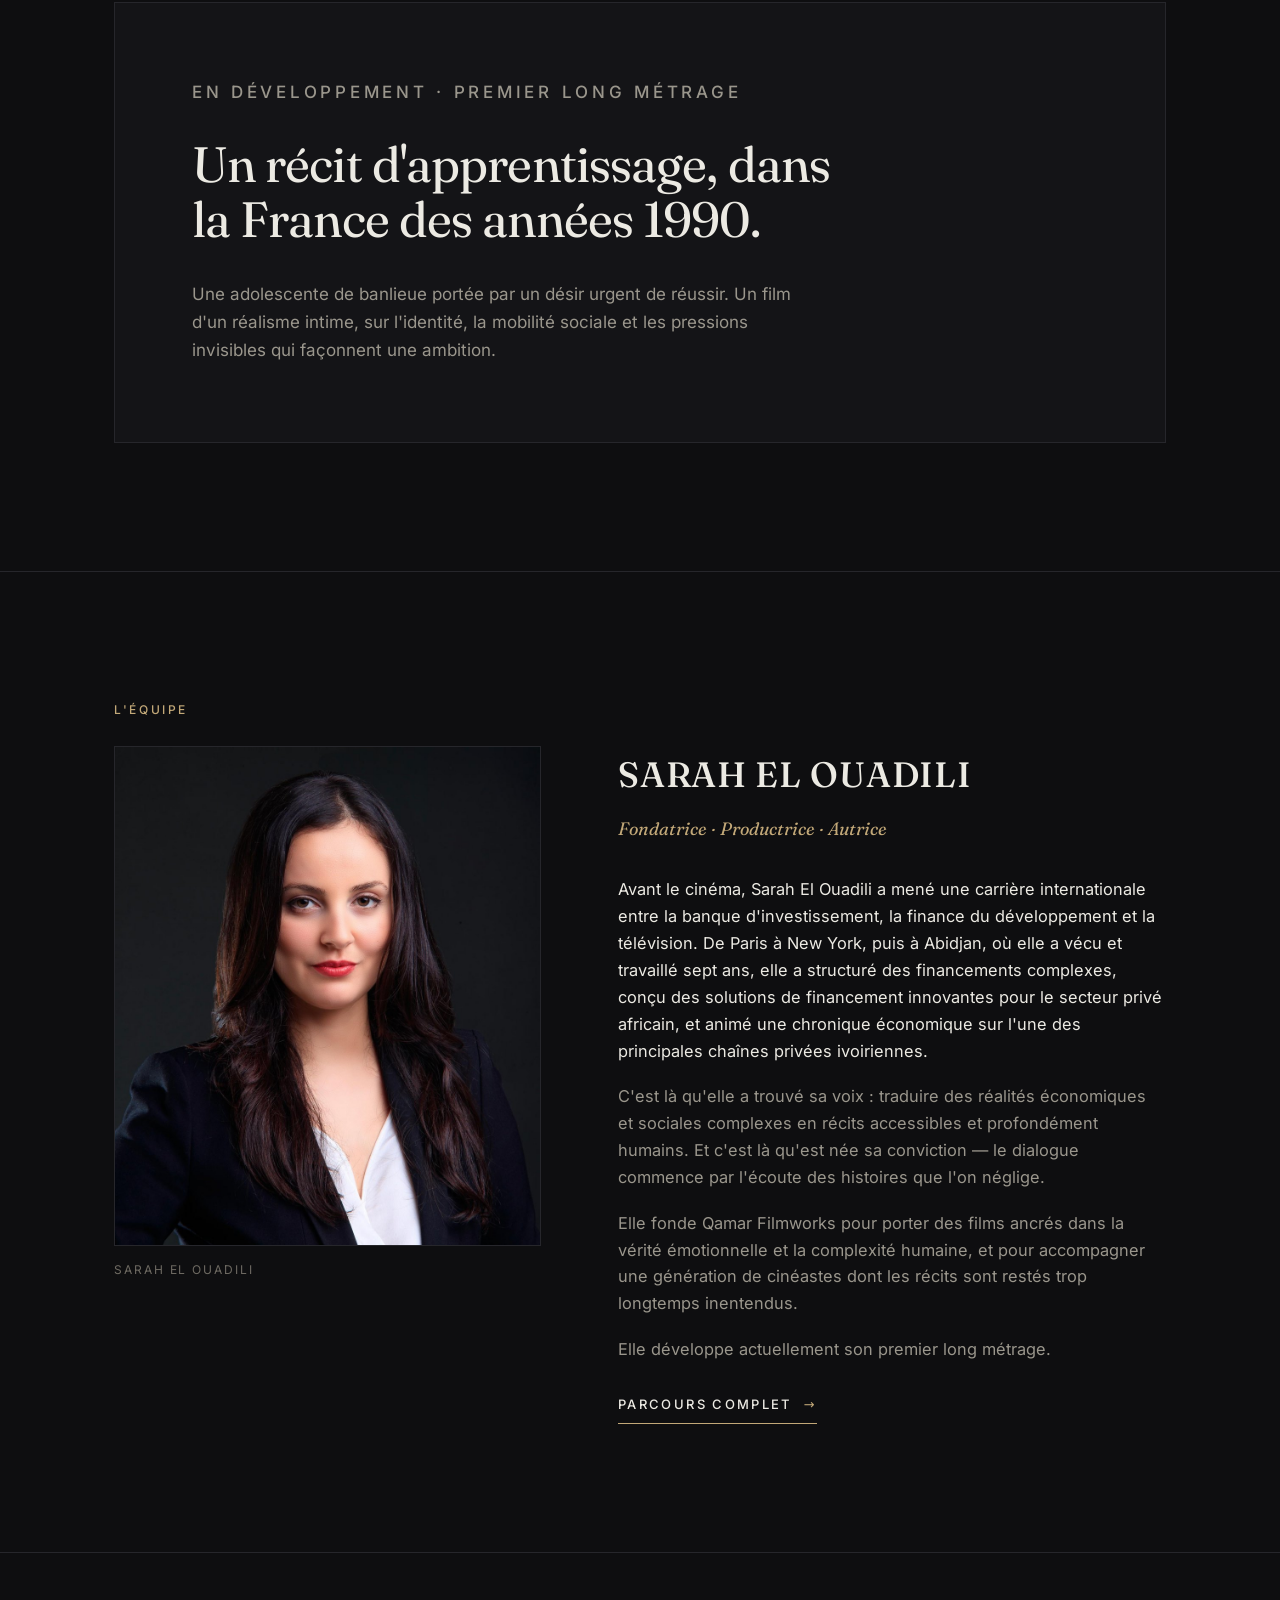
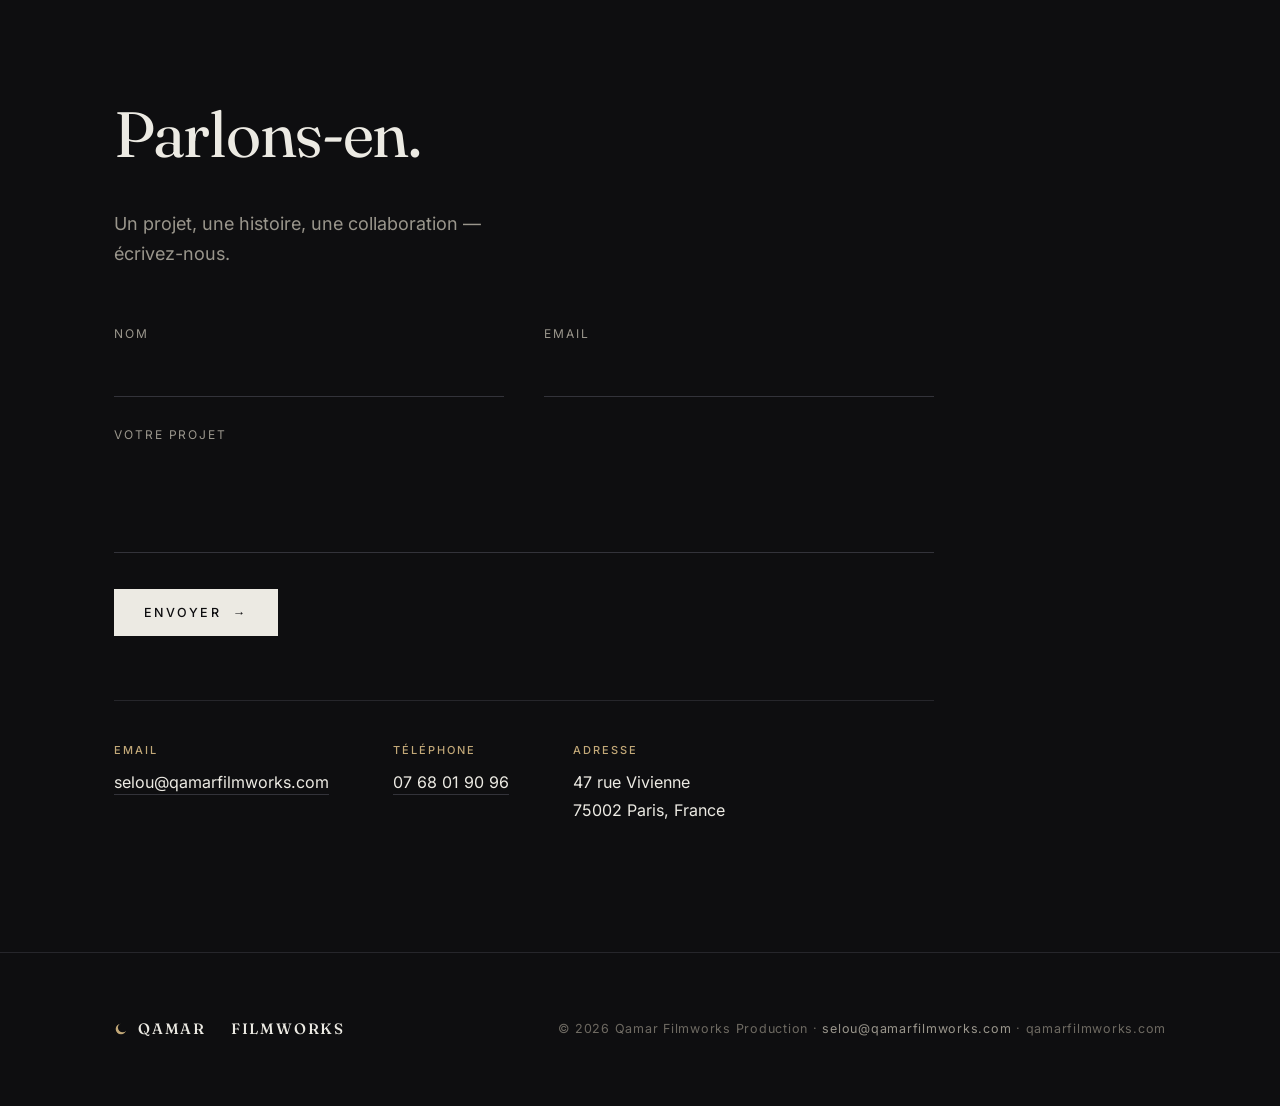
==== commit bb0c1aa5: "Resolve open questions: domain, contact details, protagonist - Domain confirmed qamarfilmworks.com; " ====
--- a/qamar-filmworks/mockup-dark.html
+++ b/qamar-filmworks/mockup-dark.html
@@ -34,22 +34,17 @@
 img{max-width:100%; display:block;}
 a{color:inherit;}
 .serif{font-family:'Fraunces',Georgia,'Times New Roman',serif; font-optical-sizing:auto;}
-
-/* layout */
 .wrap{max-width:1180px; margin:0 auto; padding:0 clamp(22px,5vw,64px);}
 .col{max-width:660px;}
 section{padding:clamp(64px,10vw,132px) 0;}
 .rule{height:1px; background:var(--hair); border:0; margin:0;}
-.eyebrow{
-  font-size:12px; letter-spacing:.22em; text-transform:uppercase;
-  color:var(--accent); font-weight:500; margin:0 0 26px;
-}
+.eyebrow{font-size:12px; letter-spacing:.22em; text-transform:uppercase;
+  color:var(--accent); font-weight:500; margin:0 0 26px;}
 .eyebrow.mut{color:var(--muted);}
 p{margin:0 0 1.15em; color:var(--ink);}
 .lede{color:var(--muted);}
 .muted{color:var(--muted);}
 
-/* nav */
 .nav{position:sticky; top:0; z-index:50; background:var(--ground);
   border-bottom:1px solid var(--hair);}
 .nav-inner{display:flex; align-items:center; justify-content:space-between;
@@ -68,11 +63,12 @@
   padding:6px 0; transition:color .25s;}
 .nav a.link:hover{color:var(--ink);}
 
-/* hero */
 .hero{position:relative; min-height:min(88vh,760px); display:flex; align-items:center;
   padding:clamp(90px,16vh,150px) 0 clamp(64px,10vh,110px); overflow:hidden;}
 .hero .cres-big{position:absolute; right:clamp(-60px,-2vw,-20px); top:14%;
   width:clamp(160px,26vw,340px); height:auto; opacity:.10; pointer-events:none;}
+.hero .moon-big{position:absolute; right:clamp(-30px,2vw,40px); top:12%;
+  width:clamp(180px,30vw,420px); height:auto; opacity:.92; pointer-events:none;}
 .hero-inner{position:relative; max-width:880px;}
 .hero .eyebrow{margin-bottom:34px;}
 .h1{font-weight:400; font-size:clamp(2.7rem,7.2vw,5.4rem); line-height:1.02;
@@ -86,13 +82,11 @@
 .cta:hover{gap:20px;}
 .cta .arw{color:var(--accent);}
 
-/* section head */
 .shead{margin-bottom:clamp(40px,6vw,66px); max-width:760px;}
 .shead .chapo{font-family:'Fraunces',serif; font-weight:400;
   font-size:clamp(1.55rem,3.4vw,2.5rem); line-height:1.16; letter-spacing:-.01em;
   margin:0; color:var(--ink);}
 
-/* numbered blocks */
 .blocks{display:grid; gap:0;}
 .block{display:grid; grid-template-columns:minmax(72px,0.5fr) 1fr;
   gap:clamp(20px,5vw,68px); padding:clamp(34px,5vw,52px) 0;
@@ -106,7 +100,6 @@
 .block p:last-child{margin-bottom:0;}
 .block .body{max-width:56ch;}
 
-/* trio (ce que nous faisons) */
 .trio{display:grid; grid-template-columns:repeat(3,1fr); gap:clamp(28px,4vw,52px);
   border-top:1px solid var(--hair); padding-top:clamp(40px,5vw,60px);}
 .trio .cell .num{font-family:'Fraunces',serif; color:var(--accent);
@@ -115,7 +108,6 @@
   letter-spacing:-.01em; margin:0 0 .6em;}
 .trio .cell p{color:var(--muted); font-size:.98rem; margin:0;}
 
-/* vision */
 .vision{background:var(--ground);}
 .exergue{font-family:'Fraunces',serif; font-style:italic; font-weight:400;
   font-size:clamp(1.9rem,5vw,3.5rem); line-height:1.14; letter-spacing:-.015em;
@@ -123,7 +115,6 @@
 .vision .body{max-width:640px; font-size:1.06rem;}
 .vision .body p{color:var(--muted);}
 
-/* film / en developpement */
 .film{border:1px solid var(--hair); padding:clamp(38px,6vw,80px);
   background:var(--raised);}
 .film .eyebrow{margin-bottom:30px;}
@@ -132,7 +123,6 @@
   margin:0 0 .7em; max-width:20ch;}
 .film p{color:var(--muted); max-width:56ch; font-size:1.06rem; margin:0;}
 
-/* team */
 .team{display:grid; grid-template-columns:0.78fr 1fr; gap:clamp(34px,6vw,80px);
   align-items:start;}
 .team .portrait{width:100%; height:auto; background:var(--raised);
@@ -146,8 +136,6 @@
 .team .bio p{color:var(--muted); font-size:1.02rem;}
 .team .bio p:first-child{color:var(--ink);}
 
-/* contact */
-.contact{text-align:left;}
 .contact h2{font-family:'Fraunces',serif; font-weight:400;
   font-size:clamp(2.4rem,6vw,4rem); letter-spacing:-.02em; margin:0 0 .35em;}
 .contact .intro{color:var(--muted); font-size:1.12rem; max-width:40ch; margin:0 0 clamp(40px,5vw,56px);}
@@ -166,11 +154,15 @@
   background:var(--ink); color:var(--ground); border:0;
   font-family:'Inter',sans-serif; font-size:12.5px; letter-spacing:.18em;
   text-transform:uppercase; font-weight:500; padding:16px 30px;}
-.contact .mailrow{margin-top:clamp(40px,5vw,56px); font-size:.95rem; color:var(--muted);
-  letter-spacing:.02em;}
-.contact .mailrow a{color:var(--ink); text-decoration:none; border-bottom:1px solid var(--accent); padding-bottom:2px;}
-
-/* footer */
+.coords{margin-top:clamp(44px,6vw,64px); padding-top:clamp(30px,4vw,40px);
+  border-top:1px solid var(--hair); display:grid;
+  grid-template-columns:repeat(3,auto); gap:26px 64px; justify-content:start;}
+.coords .clabel{display:block; font-size:11px; letter-spacing:.18em;
+  text-transform:uppercase; color:var(--accent); margin-bottom:9px; font-weight:500;}
+.coords .cval{font-size:1rem; color:var(--ink); line-height:1.5;}
+.coords a{color:inherit; text-decoration:none; border-bottom:1px solid var(--fieldline); padding-bottom:2px;}
+.coords a:hover{border-color:var(--accent);}
+
 .foot{border-top:1px solid var(--hair); padding:clamp(44px,6vw,64px) 0;}
 .foot-inner{display:flex; flex-wrap:wrap; gap:24px 40px; align-items:center;
   justify-content:space-between;}
@@ -178,23 +170,23 @@
 .foot .meta{font-size:12.5px; letter-spacing:.06em; color:var(--faint);}
 .foot .meta a{color:var(--muted); text-decoration:none;}
 
-/* reveal (progressive, JS-only) */
 .js .reveal{opacity:0; transform:translateY(16px); transition:opacity .8s ease,transform .8s ease;}
 .js .reveal.in{opacity:1; transform:none;}
 
-/* responsive */
 @media (max-width:820px){
   body{font-size:16px;}
   .team{grid-template-columns:1fr; gap:34px;}
   .team .portrait{max-width:420px;}
   .trio{grid-template-columns:1fr; gap:34px;}
   .form{grid-template-columns:1fr;}
+  .coords{grid-template-columns:1fr; gap:22px;}
 }
 @media (max-width:620px){
   .block{grid-template-columns:1fr; gap:14px;}
   .block .num{font-size:2rem;}
   .nav .brand span.long{display:none;}
-  .hero .cres-big{opacity:.08;}
+  .hero .cres-big,.hero .moon-big{opacity:.08;}
+  .hero .moon-big{opacity:.6;}
 }
 
 </style>
@@ -207,7 +199,6 @@
   <nav><ul><li><a class="link" href="#approche">Approche</a></li><li><a class="link" href="#vision">Vision</a></li><li><a class="link" href="#films">Films</a></li><li><a class="link" href="#equipe">Équipe</a></li><li><a class="link" href="#contact">Contact</a></li></ul></nav>
 </div></header>
 
-<!-- HERO -->
 <section class="hero" id="hero">
   <svg class="cres cres-big" width="340" height="340" viewBox="0 0 100 100" aria-hidden="true" focusable="false"><defs><mask id="chero"><rect width="100" height="100" fill="#fff"/><circle cx="62" cy="40" r="34" fill="#000"/></mask></defs><circle cx="50" cy="50" r="38" fill="var(--accent)" mask="url(#chero)"/></svg>
   <div class="wrap hero-inner reveal">
@@ -218,7 +209,6 @@
   </div>
 </section>
 
-<!-- NOTRE APPROCHE -->
 <section id="approche"><div class="wrap">
   <div class="shead reveal">
     <p class="eyebrow">Notre approche</p>
@@ -263,7 +253,6 @@
 
 <hr class="rule">
 
-<!-- VISION -->
 <section id="vision" class="vision"><div class="wrap">
   <p class="eyebrow reveal">Vision</p>
   <blockquote class="exergue serif reveal">« De nouvelles voies pour le cinéma indépendant. »</blockquote>
@@ -277,7 +266,6 @@
 
 <hr class="rule">
 
-<!-- CE QUE NOUS FAISONS -->
 <section id="faisons"><div class="wrap">
   <div class="shead reveal">
     <p class="eyebrow">Ce que nous faisons</p>
@@ -292,7 +280,6 @@
 
 <hr class="rule">
 
-<!-- EN DEVELOPPEMENT -->
 <section id="films"><div class="wrap">
   <div class="film reveal">
     <p class="eyebrow">En développement · Premier long métrage</p>
@@ -303,7 +290,6 @@
 
 <hr class="rule">
 
-<!-- EQUIPE -->
 <section id="equipe"><div class="wrap">
   <p class="eyebrow reveal">L'équipe</p>
   <div class="team">
@@ -327,7 +313,6 @@
 
 <hr class="rule">
 
-<!-- CONTACT -->
 <section id="contact" class="contact"><div class="wrap">
   <div class="reveal" style="max-width:820px">
     <h2 class="serif">Parlons-en.</h2>
@@ -338,13 +323,17 @@
       <div class="field full"><label for="projet">Votre projet</label><textarea id="projet"></textarea></div>
       <div class="submit"><button class="btn" type="submit">Envoyer <span class="arw">→</span></button></div>
     </form>
-    <p class="mailrow">Ou directement : <a href="mailto:contact@[domaine].com">contact@[domaine].com</a></p>
+    <div class="coords">
+      <div><span class="clabel">Email</span><span class="cval"><a href="mailto:selou@qamarfilmworks.com">selou@qamarfilmworks.com</a></span></div>
+      <div><span class="clabel">Téléphone</span><span class="cval"><a href="tel:+33768019096">07 68 01 90 96</a></span></div>
+      <div><span class="clabel">Adresse</span><span class="cval">47 rue Vivienne<br>75002 Paris, France</span></div>
+    </div>
   </div>
 </div></section>
 
 <footer class="foot"><div class="wrap foot-inner">
   <a class="brand" href="#top"><svg class="cres" width="14" height="14" viewBox="0 0 100 100" aria-hidden="true" focusable="false"><defs><mask id="cfoot"><rect width="100" height="100" fill="#fff"/><circle cx="62" cy="40" r="34" fill="#000"/></mask></defs><circle cx="50" cy="50" r="38" fill="var(--accent)" mask="url(#cfoot)"/></svg><span>Qamar</span>&nbsp;<span class="long">Filmworks</span></a>
-  <div class="meta">© 2026 Qamar Filmworks Production · <a href="mailto:contact@[domaine].com">contact@[domaine].com</a></div>
+  <div class="meta">© 2026 Qamar Filmworks Production · <a href="mailto:selou@qamarfilmworks.com">selou@qamarfilmworks.com</a> · qamarfilmworks.com</div>
 </div></footer>
 
 <script>
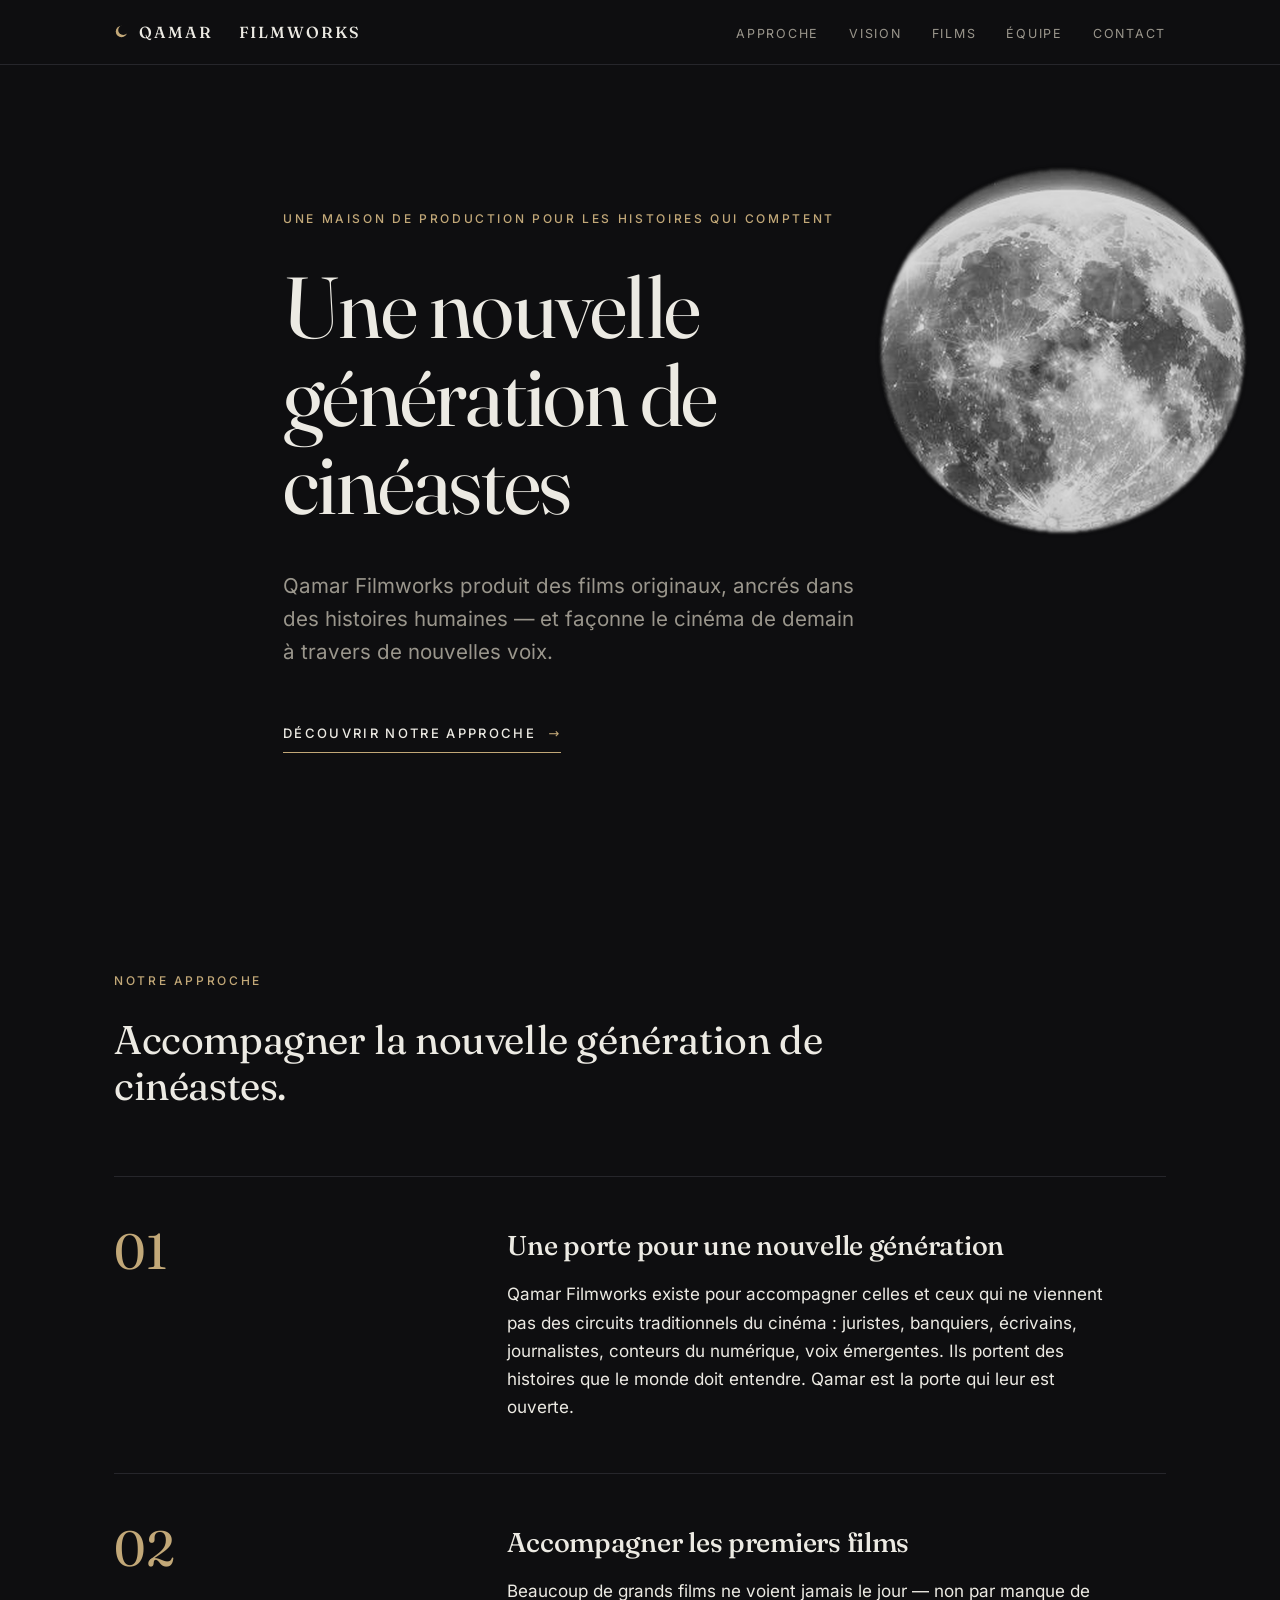
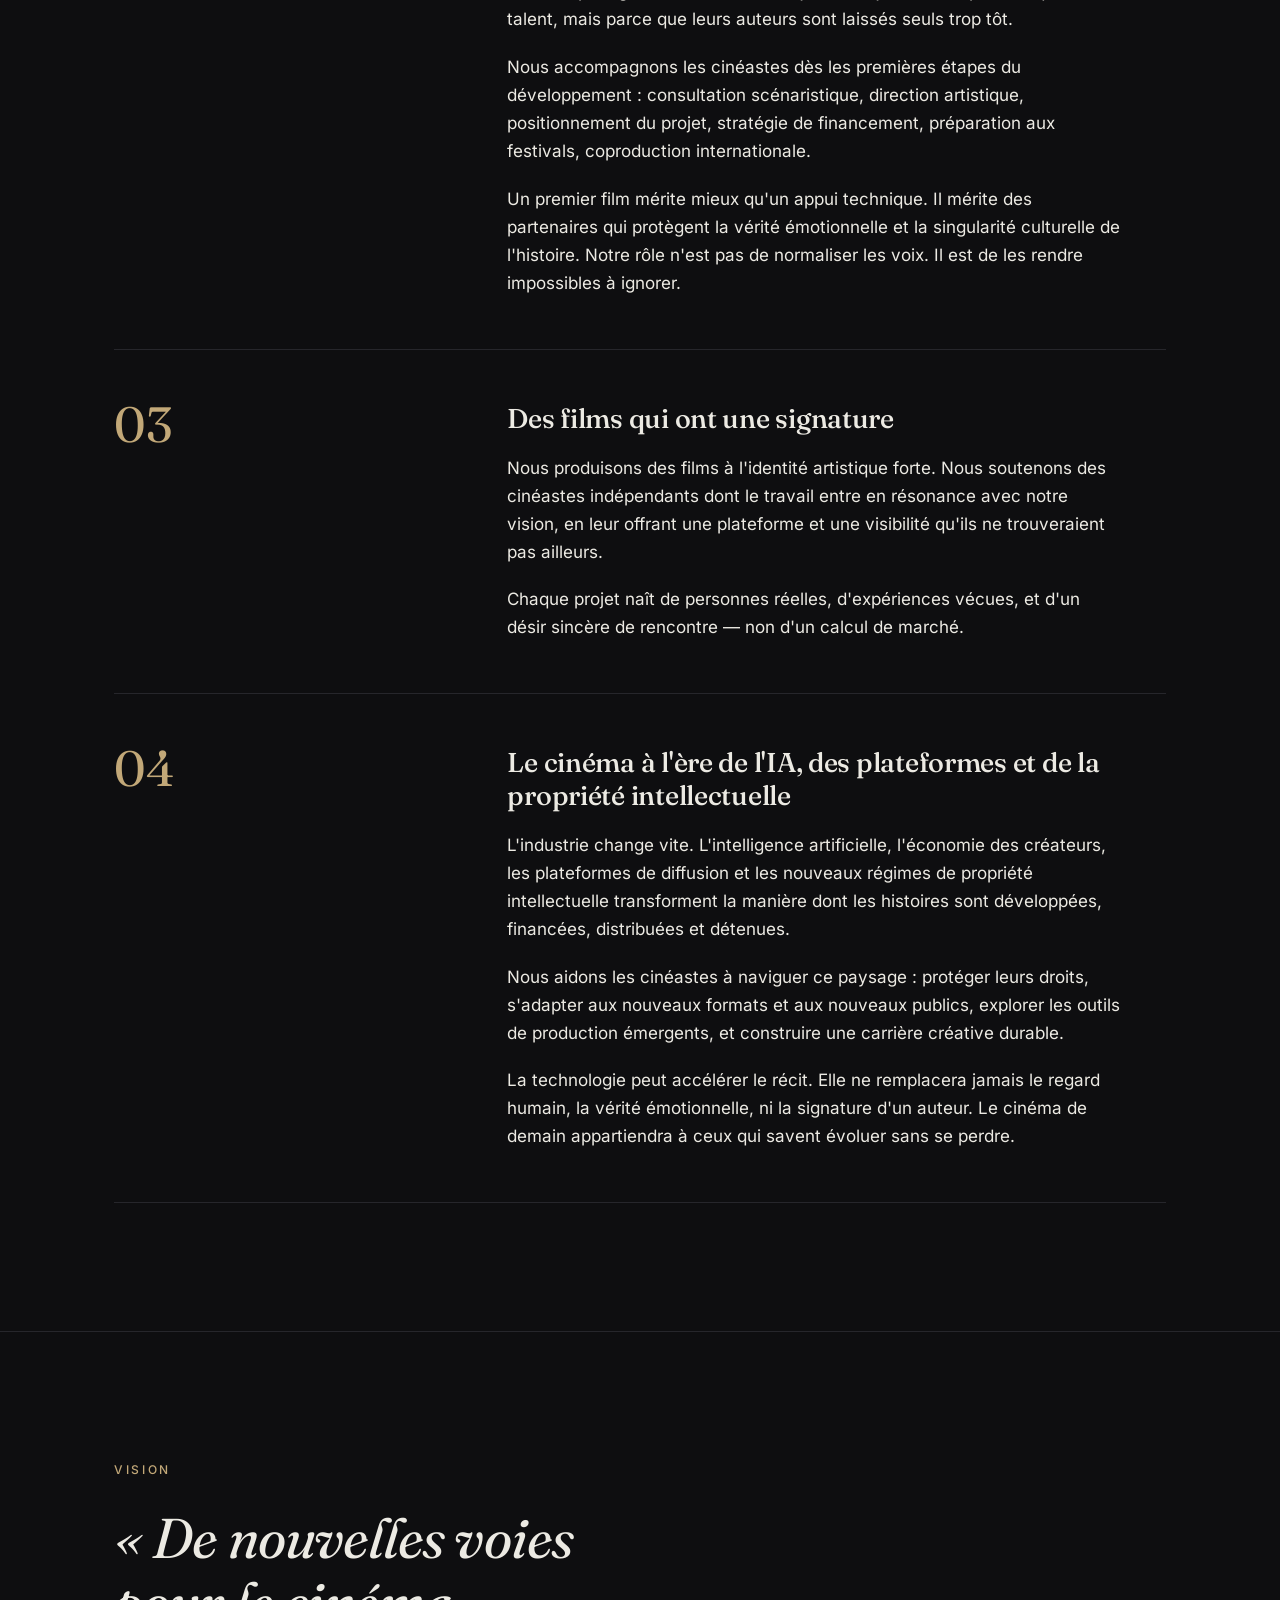
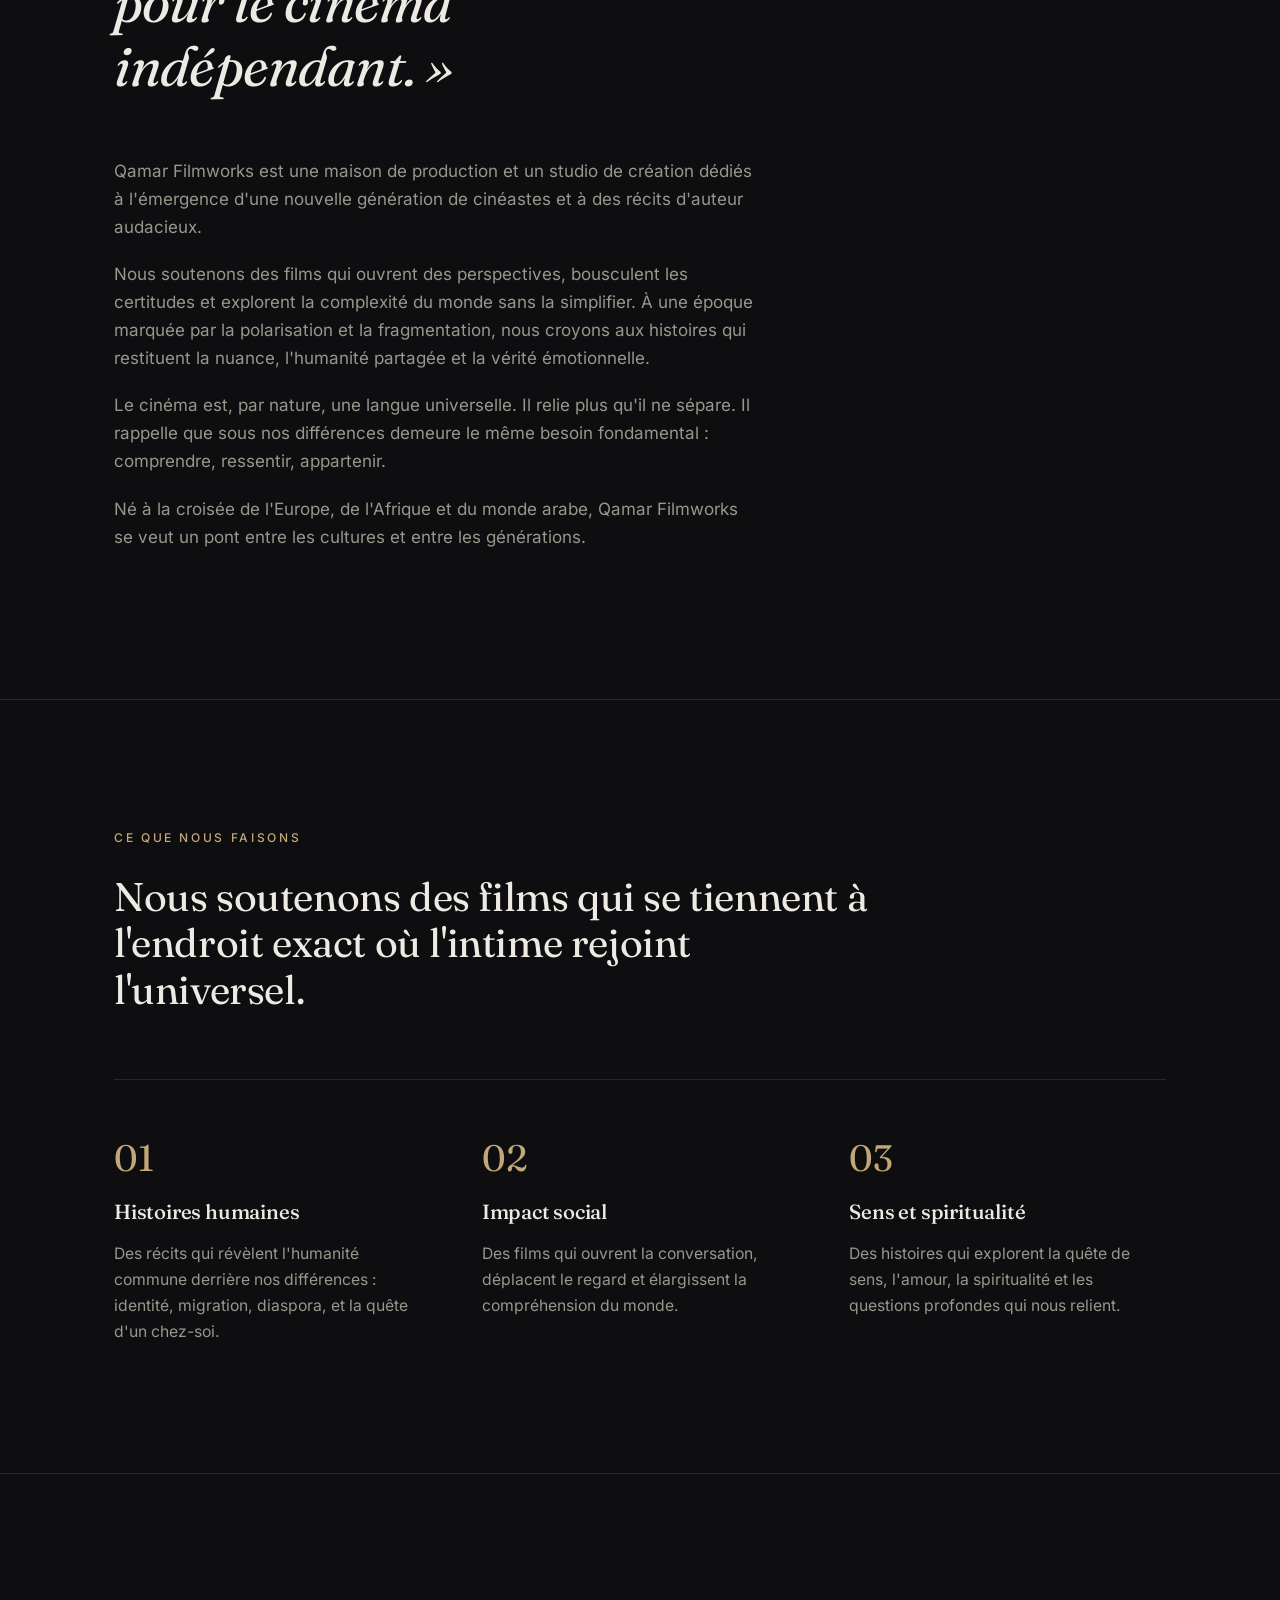
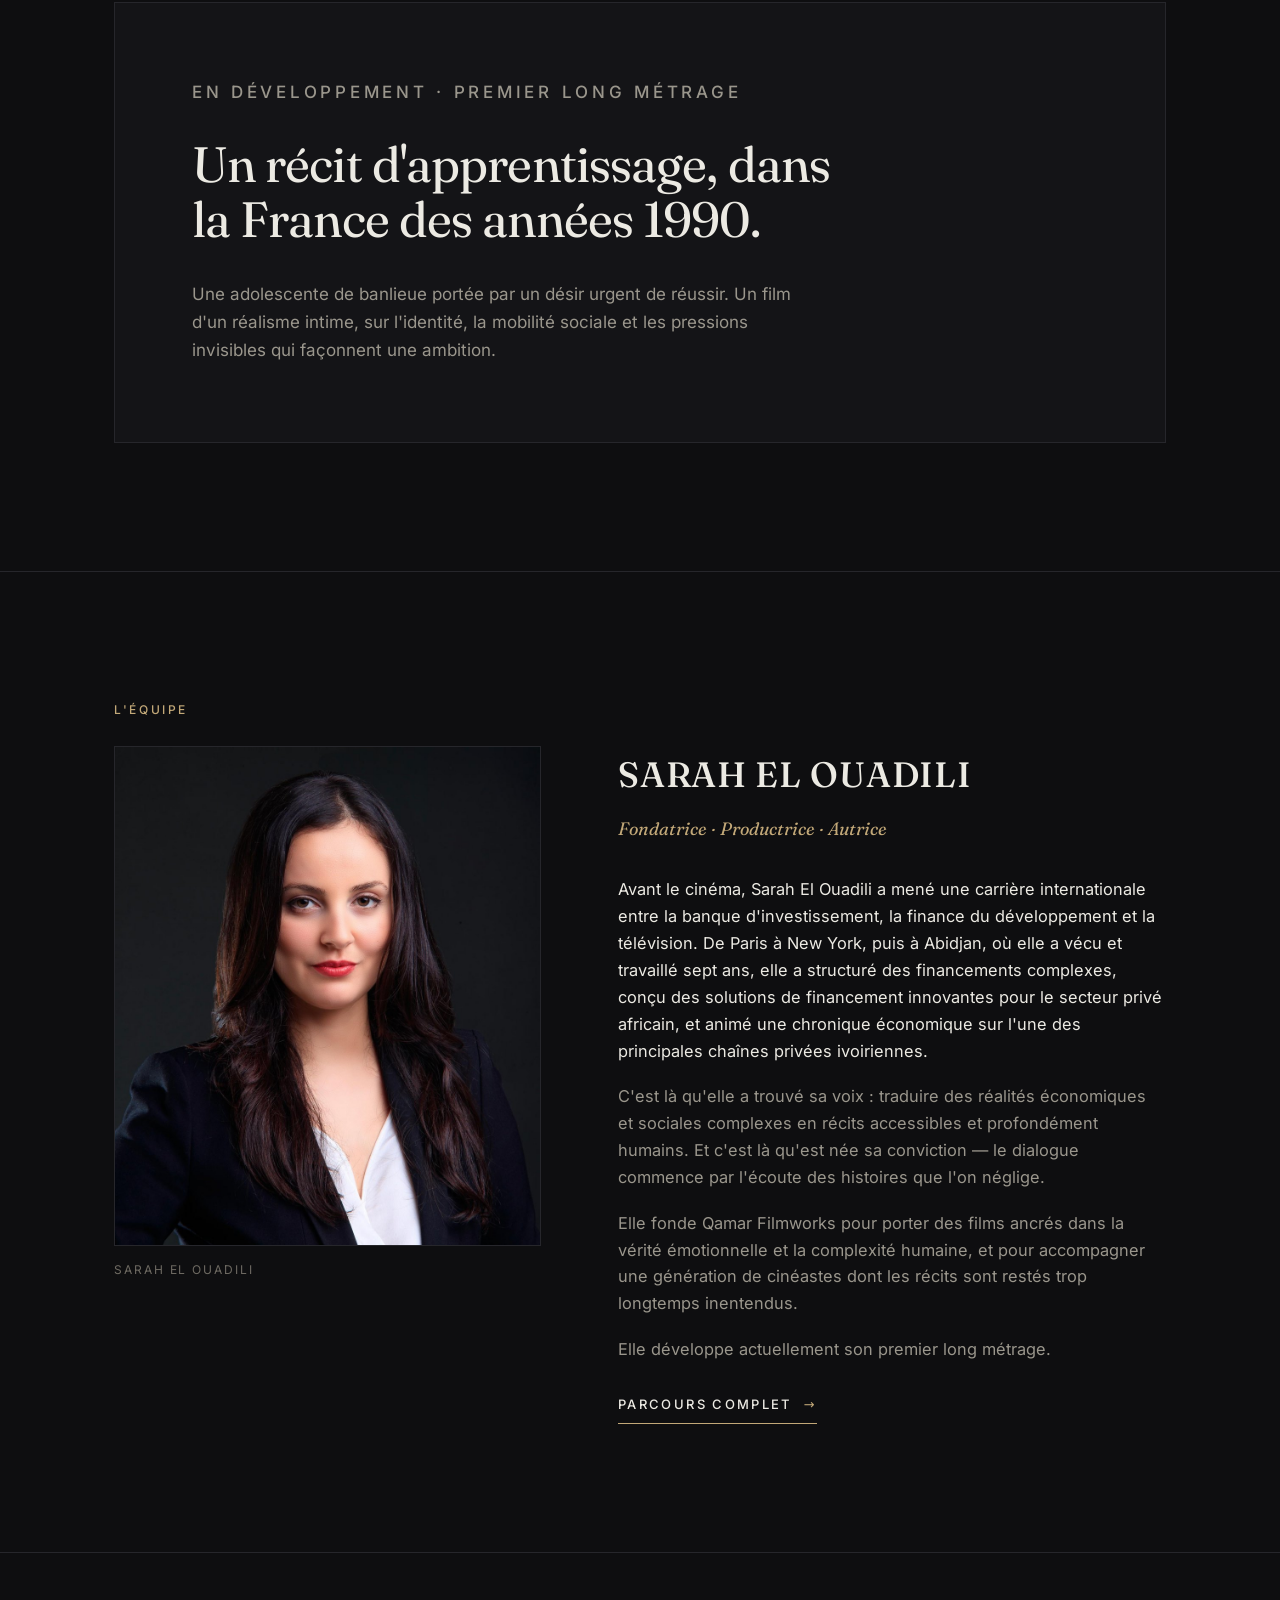
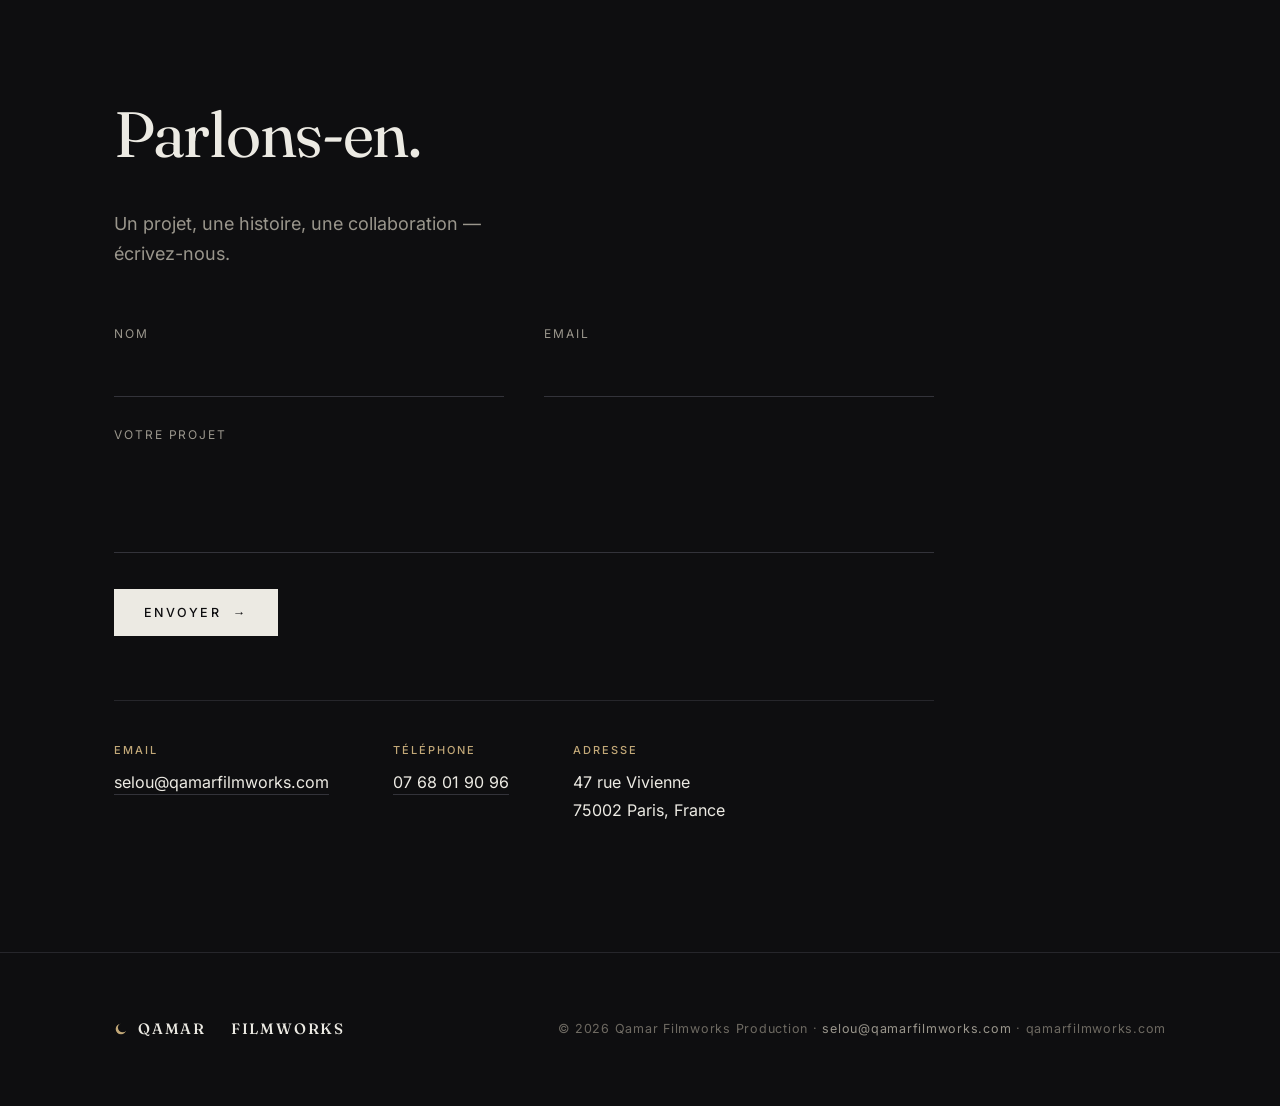
==== commit 9e628d30: "Add real full-moon image to hero - Place a photographic full moon at the right of the hero (dark + l" ====
--- a/qamar-filmworks/mockup-dark.html
+++ b/qamar-filmworks/mockup-dark.html
@@ -200,7 +200,7 @@
 </div></header>
 
 <section class="hero" id="hero">
-  <svg class="cres cres-big" width="340" height="340" viewBox="0 0 100 100" aria-hidden="true" focusable="false"><defs><mask id="chero"><rect width="100" height="100" fill="#fff"/><circle cx="62" cy="40" r="34" fill="#000"/></mask></defs><circle cx="50" cy="50" r="38" fill="var(--accent)" mask="url(#chero)"/></svg>
+  <img class="moon-big" src="[data-uri]